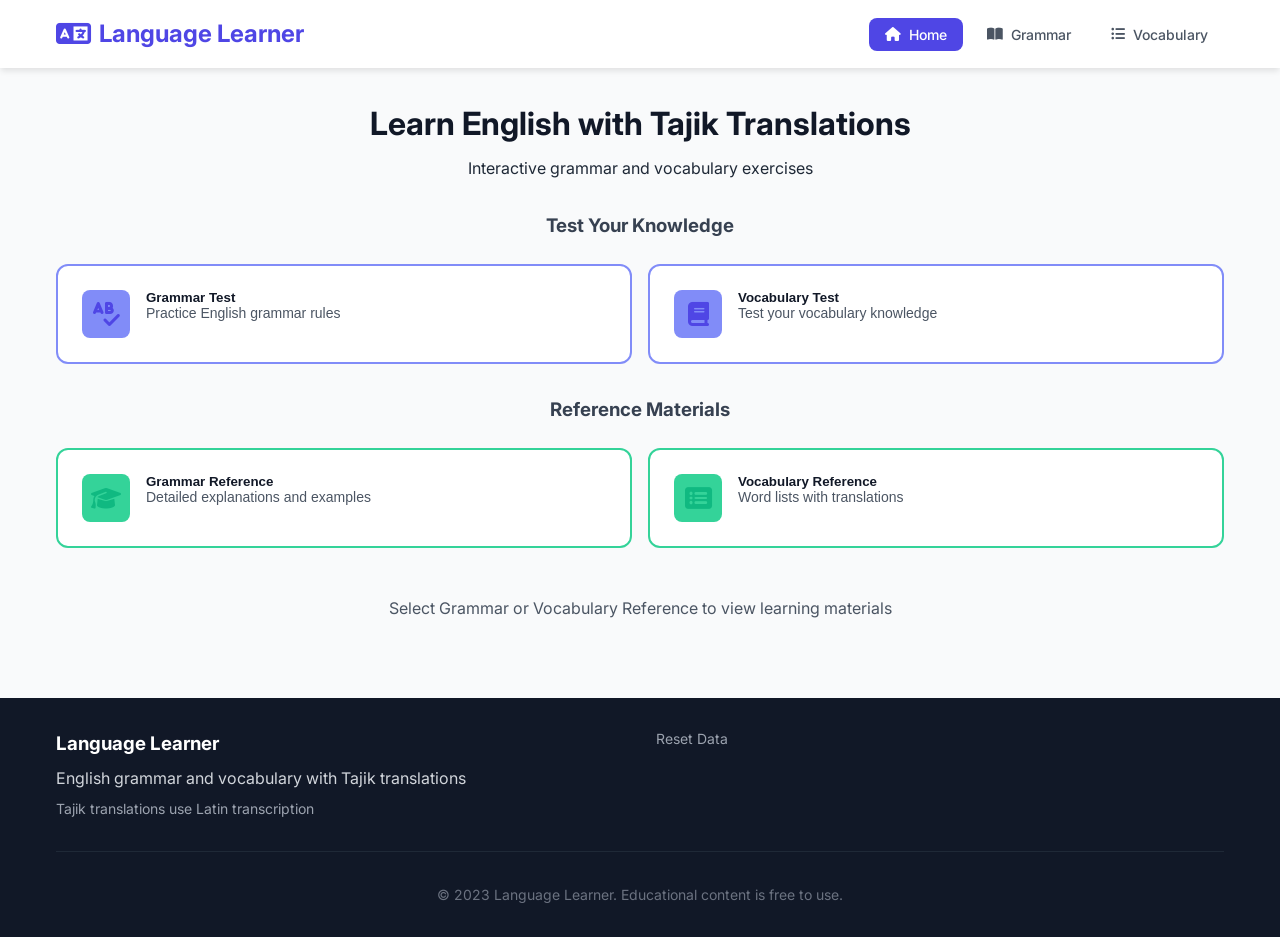
==== index.html @ 60611ae7 "Add files via upload" ====
<!DOCTYPE html>
<html lang="en" dir="ltr">
<head>
    <meta charset="UTF-8">
    <meta name="viewport" content="width=device-width, initial-scale=1.0">
    <title>Language Learning - English & Tajik</title>
    <link rel="stylesheet" href="https://cdnjs.cloudflare.com/ajax/libs/font-awesome/6.4.0/css/all.min.css">
    <link href="https://fonts.googleapis.com/css2?family=Inter:wght@300;400;500;600;700&family=Poppins:wght@400;500;600;700&display=swap" rel="stylesheet">
    
    <style>
        /* CSS Variables */
        :root {
            --primary-color: #4f46e5;
            --primary-light: #818cf8;
            --primary-dark: #3730a3;
            --secondary-color: #10b981;
            --secondary-light: #34d399;
            --secondary-dark: #059669;
            --gray-50: #f9fafb;
            --gray-100: #f3f4f6;
            --gray-200: #e5e7eb;
            --gray-300: #d1d5db;
            --gray-400: #9ca3af;
            --gray-500: #6b7280;
            --gray-600: #4b5563;
            --gray-700: #374151;
            --gray-800: #1f2937;
            --gray-900: #111827;
            --success-color: #10b981;
            --error-color: #ef4444;
            --font-heading: 'Poppins', sans-serif;
            --font-body: 'Inter', sans-serif;
            --spacing-sm: 0.5rem;
            --spacing-md: 1rem;
            --spacing-lg: 1.5rem;
            --spacing-xl: 2rem;
            --radius-md: 0.5rem;
            --radius-lg: 0.75rem;
            --shadow-md: 0 4px 6px -1px rgb(0 0 0 / 0.1);
            --shadow-lg: 0 10px 15px -3px rgb(0 0 0 / 0.1);
        }

        * {
            margin: 0;
            padding: 0;
            box-sizing: border-box;
        }

        body {
            font-family: var(--font-body);
            background-color: var(--gray-50);
            color: var(--gray-800);
            line-height: 1.5;
        }

        .container {
            max-width: 1200px;
            margin: 0 auto;
            padding: 0 var(--spacing-md);
        }

        /* Header */
        .header {
            background: white;
            box-shadow: var(--shadow-md);
            padding: var(--spacing-md) 0;
        }

        .header-content {
            display: flex;
            justify-content: space-between;
            align-items: center;
            flex-wrap: wrap;
            gap: var(--spacing-md);
        }

        .logo {
            display: flex;
            align-items: center;
            gap: var(--spacing-sm);
            font-size: 1.5rem;
            color: var(--primary-color);
        }

        .logo i {
            font-size: 1.75rem;
        }

        .nav-list {
            display: flex;
            list-style: none;
            gap: var(--spacing-sm);
        }

        .nav-btn {
            background: none;
            border: none;
            padding: var(--spacing-sm) var(--spacing-md);
            border-radius: var(--radius-md);
            font-family: var(--font-body);
            font-size: 0.875rem;
            font-weight: 500;
            color: var(--gray-600);
            cursor: pointer;
            display: flex;
            align-items: center;
            gap: var(--spacing-sm);
        }

        .nav-btn:hover {
            background: var(--gray-100);
        }

        .nav-btn.active {
            background: var(--primary-color);
            color: white;
        }

        /* Main Content */
        .main-content {
            padding: var(--spacing-xl) 0;
            min-height: 70vh;
        }

        .section {
            display: none;
        }

        .section.active {
            display: block;
            animation: fadeIn 0.3s ease-in;
        }

        @keyframes fadeIn {
            from { opacity: 0; }
            to { opacity: 1; }
        }

        /* Home Section */
        .home-hero {
            text-align: center;
            margin-bottom: var(--spacing-xl);
        }

        .home-hero h2 {
            font-size: 2rem;
            margin-bottom: var(--spacing-sm);
            color: var(--gray-900);
        }

        .action-grid {
            display: grid;
            gap: var(--spacing-xl);
            margin-bottom: var(--spacing-xl);
        }

        .action-group-title {
            text-align: center;
            margin-bottom: var(--spacing-lg);
            color: var(--gray-700);
        }

        .action-buttons {
            display: grid;
            grid-template-columns: repeat(auto-fit, minmax(250px, 1fr));
            gap: var(--spacing-md);
        }

        .action-btn {
            background: white;
            border: 2px solid var(--gray-200);
            border-radius: var(--radius-lg);
            padding: var(--spacing-lg);
            cursor: pointer;
            text-align: left;
            display: flex;
            align-items: flex-start;
            gap: var(--spacing-md);
            width: 100%;
            transition: all 0.2s ease;
        }

        .action-btn:hover {
            transform: translateY(-2px);
            box-shadow: var(--shadow-lg);
        }

        .test-btn {
            border-color: var(--primary-light);
        }

        .test-btn .action-btn-icon {
            background: var(--primary-light);
            color: var(--primary-color);
        }

        .reference-btn {
            border-color: var(--secondary-light);
        }

        .reference-btn .action-btn-icon {
            background: var(--secondary-light);
            color: var(--secondary-color);
        }

        .action-btn-icon {
            background: var(--gray-100);
            width: 48px;
            height: 48px;
            border-radius: var(--radius-md);
            display: flex;
            align-items: center;
            justify-content: center;
            flex-shrink: 0;
        }

        .action-btn-icon i {
            font-size: 1.5rem;
        }

        .action-btn-content h4 {
            margin-bottom: var(--spacing-xs);
            color: var(--gray-900);
        }

        .action-btn-content p {
            font-size: 0.875rem;
            color: var(--gray-600);
        }

        /* Topics Grid */
        .topics-grid {
            display: grid;
            grid-template-columns: repeat(auto-fill, minmax(280px, 1fr));
            gap: var(--spacing-md);
            margin-top: var(--spacing-lg);
        }

        .topic-card {
            background: white;
            border-radius: var(--radius-lg);
            padding: var(--spacing-lg);
            border: 1px solid var(--gray-200);
            cursor: pointer;
            transition: all 0.2s ease;
        }

        .topic-card:hover {
            transform: translateY(-3px);
            box-shadow: var(--shadow-lg);
            border-color: var(--primary-light);
        }

        .topic-card-header {
            display: flex;
            align-items: flex-start;
            gap: var(--spacing-md);
            margin-bottom: var(--spacing-sm);
        }

        .topic-card-id {
            background: var(--primary-light);
            color: var(--primary-dark);
            width: 32px;
            height: 32px;
            border-radius: 50%;
            display: flex;
            align-items: center;
            justify-content: center;
            font-size: 0.875rem;
            font-weight: 600;
            flex-shrink: 0;
        }

        .topic-card-title {
            font-size: 1.125rem;
            margin-bottom: 4px;
            color: var(--gray-900);
        }

        .topic-card-description {
            font-size: 0.875rem;
            color: var(--gray-600);
        }

        .topic-card-stats {
            display: flex;
            gap: var(--spacing-md);
            font-size: 0.75rem;
            color: var(--gray-500);
            margin-top: var(--spacing-sm);
        }

        /* Section Header */
        .section-header {
            display: flex;
            align-items: center;
            gap: var(--spacing-md);
            margin-bottom: var(--spacing-lg);
        }

        .back-btn {
            background: var(--gray-100);
            border: none;
            width: 40px;
            height: 40px;
            border-radius: var(--radius-md);
            display: flex;
            align-items: center;
            justify-content: center;
            cursor: pointer;
        }

        .back-btn:hover {
            background: var(--gray-200);
        }

        .section-header h2 {
            flex: 1;
            color: var(--gray-900);
        }

        /* Grammar Topic Detail */
        .topic-detail-container {
            background: white;
            border-radius: var(--radius-lg);
            padding: var(--spacing-xl);
            box-shadow: var(--shadow-md);
            margin-top: var(--spacing-md);
        }

        .topic-detail-container h3 {
            color: var(--gray-800);
            margin-bottom: var(--spacing-md);
            padding-bottom: var(--spacing-sm);
            border-bottom: 2px solid var(--gray-100);
        }

        .topic-description {
            margin-bottom: var(--spacing-xl);
        }

        .topic-description p {
            margin-bottom: var(--spacing-md);
            line-height: 1.6;
        }

        .detail-card {
            background: var(--gray-50);
            border-radius: var(--radius-md);
            padding: var(--spacing-lg);
            margin-bottom: var(--spacing-md);
        }

        .detail-card h4 {
            display: flex;
            align-items: center;
            gap: var(--spacing-sm);
            margin-bottom: var(--spacing-md);
            color: var(--gray-700);
        }

        .keyword-list {
            list-style: none;
            display: flex;
            flex-wrap: wrap;
            gap: var(--spacing-xs);
        }

        .keyword-list li {
            background: var(--gray-200);
            color: var(--gray-700);
            padding: 4px 12px;
            border-radius: 20px;
            font-size: 0.875rem;
        }

        /* Examples */
        .examples-list {
            margin-top: var(--spacing-xl);
        }

        .example-item {
            padding: var(--spacing-md);
            border-bottom: 1px solid var(--gray-200);
        }

        .example-item:last-child {
            border-bottom: none;
        }

        .example-english {
            font-weight: 500;
            margin-bottom: 4px;
            color: var(--gray-900);
        }

        .example-tajik {
            color: var(--gray-600);
            font-style: italic;
        }

        /* Vocabulary Detail */
        .vocabulary-detail-container {
            background: white;
            border-radius: var(--radius-lg);
            padding: var(--spacing-xl);
            box-shadow: var(--shadow-md);
            margin-top: var(--spacing-md);
        }

        .vocabulary-words {
            display: grid;
            grid-template-columns: repeat(auto-fill, minmax(300px, 1fr));
            gap: var(--spacing-md);
        }

        .vocabulary-item {
            padding: var(--spacing-md);
            border: 1px solid var(--gray-200);
            border-radius: var(--radius-md);
        }

        .word-pair {
            display: flex;
            justify-content: space-between;
            align-items: center;
            margin-bottom: 8px;
        }

        .word-english {
            font-weight: 600;
            color: var(--gray-900);
        }

        .word-tajik {
            color: var(--primary-color);
            font-weight: 500;
        }

        .word-example {
            font-size: 0.875rem;
            color: var(--gray-600);
            margin-top: 8px;
            padding-top: 8px;
            border-top: 1px dashed var(--gray-200);
        }

        /* Buttons */
        .btn {
            padding: var(--spacing-sm) var(--spacing-lg);
            border: none;
            border-radius: var(--radius-md);
            font-family: var(--font-body);
            font-size: 0.875rem;
            font-weight: 500;
            cursor: pointer;
            display: inline-flex;
            align-items: center;
            gap: var(--spacing-sm);
        }

        .btn-primary {
            background: var(--primary-color);
            color: white;
        }

        .btn-primary:hover {
            background: var(--primary-dark);
        }

        .practice-topic-btn {
            white-space: nowrap;
        }

        /* Footer */
        .footer {
            background: var(--gray-900);
            color: var(--gray-300);
            padding: var(--spacing-xl) 0;
            margin-top: auto;
        }

        .footer-content {
            display: grid;
            grid-template-columns: 1fr 1fr;
            gap: var(--spacing-xl);
            margin-bottom: var(--spacing-xl);
        }

        .footer-info h3 {
            color: white;
            margin-bottom: var(--spacing-sm);
        }

        .footer-note {
            font-size: 0.875rem;
            color: var(--gray-400);
            margin-top: var(--spacing-sm);
        }

        .footer-links {
            display: flex;
            flex-direction: column;
            gap: var(--spacing-sm);
        }

        .footer-link {
            color: var(--gray-400);
            text-decoration: none;
            background: none;
            border: none;
            font-family: var(--font-body);
            font-size: 0.875rem;
            cursor: pointer;
            text-align: left;
            padding: 0;
        }

        .footer-link:hover {
            color: white;
        }

        .footer-bottom {
            text-align: center;
            padding-top: var(--spacing-xl);
            border-top: 1px solid var(--gray-800);
            font-size: 0.875rem;
            color: var(--gray-500);
        }

        /* Responsive */
        @media (max-width: 768px) {
            .action-buttons {
                grid-template-columns: 1fr;
            }
            
            .topics-grid {
                grid-template-columns: 1fr;
            }
            
            .section-header {
                flex-direction: column;
                align-items: flex-start;
                gap: var(--spacing-sm);
            }
            
            .practice-topic-btn {
                width: 100%;
                justify-content: center;
            }
            
            .footer-content {
                grid-template-columns: 1fr;
            }
        }
    </style>
</head>
<body>
    <!-- Header -->
    <header class="header">
        <div class="container">
            <div class="header-content">
                <h1 class="logo">
                    <i class="fas fa-language"></i>
                    <span>Language Learner</span>
                </h1>
                <nav class="nav">
                    <ul class="nav-list">
                        <li><button class="nav-btn active" data-section="home">
                            <i class="fas fa-home"></i> Home
                        </button></li>
                        <li><button class="nav-btn" data-section="grammar-reference">
                            <i class="fas fa-book-open"></i> Grammar
                        </button></li>
                        <li><button class="nav-btn" data-section="vocabulary-reference">
                            <i class="fas fa-list-ul"></i> Vocabulary
                        </button></li>
                    </ul>
                </nav>
            </div>
        </div>
    </header>

    <!-- Main Content -->
    <main class="main-content">
        <div class="container">
            <!-- Home Section -->
            <section id="home-section" class="section active">
                <div class="home-hero">
                    <h2>Learn English with Tajik Translations</h2>
                    <p>Interactive grammar and vocabulary exercises</p>
                </div>
                
                <div class="action-grid">
                    <div class="action-group">
                        <h3 class="action-group-title">Test Your Knowledge</h3>
                        <div class="action-buttons">
                            <button class="action-btn test-btn" id="grammar-test-btn">
                                <div class="action-btn-icon">
                                    <i class="fas fa-spell-check"></i>
                                </div>
                                <div class="action-btn-content">
                                    <h4>Grammar Test</h4>
                                    <p>Practice English grammar rules</p>
                                </div>
                            </button>
                            
                            <button class="action-btn test-btn" id="vocabulary-test-btn">
                                <div class="action-btn-icon">
                                    <i class="fas fa-book"></i>
                                </div>
                                <div class="action-btn-content">
                                    <h4>Vocabulary Test</h4>
                                    <p>Test your vocabulary knowledge</p>
                                </div>
                            </button>
                        </div>
                    </div>
                    
                    <div class="action-group">
                        <h3 class="action-group-title">Reference Materials</h3>
                        <div class="action-buttons">
                            <button class="action-btn reference-btn" id="grammar-reference-btn">
                                <div class="action-btn-icon">
                                    <i class="fas fa-graduation-cap"></i>
                                </div>
                                <div class="action-btn-content">
                                    <h4>Grammar Reference</h4>
                                    <p>Detailed explanations and examples</p>
                                </div>
                            </button>
                            
                            <button class="action-btn reference-btn" id="vocabulary-reference-btn">
                                <div class="action-btn-icon">
                                    <i class="fas fa-list-alt"></i>
                                </div>
                                <div class="action-btn-content">
                                    <h4>Vocabulary Reference</h4>
                                    <p>Word lists with translations</p>
                                </div>
                            </button>
                        </div>
                    </div>
                </div>
                
                <div style="text-align: center; margin-top: 3rem; color: var(--gray-600);">
                    <p>Select Grammar or Vocabulary Reference to view learning materials</p>
                </div>
            </section>

            <!-- Grammar Reference Section -->
            <section id="grammar-reference-section" class="section">
                <div class="section-header">
                    <button class="back-btn">
                        <i class="fas fa-arrow-left"></i>
                    </button>
                    <h2>Grammar Reference</h2>
                </div>
                
                <div class="topics-grid" id="grammar-topics-grid">
                    <!-- Will be filled by JavaScript -->
                </div>
            </section>

            <!-- Grammar Topic Detail Section -->
            <section id="grammar-topic-detail-section" class="section">
                <div class="section-header">
                    <button class="back-btn">
                        <i class="fas fa-arrow-left"></i>
                    </button>
                    <h2 id="grammar-topic-title">Grammar Topic</h2>
                    <button class="btn btn-primary practice-topic-btn">
                        <i class="fas fa-play-circle"></i> Practice This Topic
                    </button>
                </div>
                
                <div class="topic-detail-container">
                    <div class="topic-description">
                        <h3>Explanation</h3>
                        <p id="grammar-explanation">Loading...</p>
                        
                        <h3>Form / Structure</h3>
                        <p id="grammar-form">Loading...</p>
                    </div>
                    
                    <div class="detail-card">
                        <h4><i class="fas fa-key"></i> Keywords / Signal Words</h4>
                        <ul id="grammar-keywords" class="keyword-list">
                            <li>Loading...</li>
                        </ul>
                    </div>
                    
                    <div class="detail-card">
                        <h4><i class="fas fa-exclamation-triangle"></i> Common Mistakes</h4>
                        <div id="grammar-mistakes">
                            <p>Loading...</p>
                        </div>
                    </div>
                    
                    <div class="examples-list">
                        <h3><i class="fas fa-comment-dots"></i> Example Sentences</h3>
                        <div id="grammar-examples">
                            <div class="example-item">
                                <div class="example-english">Loading example...</div>
                                <div class="example-tajik">Loading translation...</div>
                            </div>
                        </div>
                    </div>
                </div>
            </section>

            <!-- Vocabulary Reference Section -->
            <section id="vocabulary-reference-section" class="section">
                <div class="section-header">
                    <button class="back-btn">
                        <i class="fas fa-arrow-left"></i>
                    </button>
                    <h2>Vocabulary Reference</h2>
                </div>
                
                <div class="topics-grid" id="vocabulary-topics-grid">
                    <!-- Will be filled by JavaScript -->
                </div>
            </section>

            <!-- Vocabulary Topic Detail Section -->
            <section id="vocabulary-topic-detail-section" class="section">
                <div class="section-header">
                    <button class="back-btn">
                        <i class="fas fa-arrow-left"></i>
                    </button>
                    <h2 id="vocabulary-topic-title">Vocabulary Topic</h2>
                    <button class="btn btn-primary practice-topic-btn">
                        <i class="fas fa-play-circle"></i> Practice This Topic
                    </button>
                </div>
                
                <div class="vocabulary-detail-container">
                    <div class="vocabulary-words" id="vocabulary-words-list">
                        <!-- Will be filled by JavaScript -->
                    </div>
                </div>
            </section>
        </div>
    </main>

    <!-- Footer -->
    <footer class="footer">
        <div class="container">
            <div class="footer-content">
                <div class="footer-info">
                    <h3>Language Learner</h3>
                    <p>English grammar and vocabulary with Tajik translations</p>
                    <p class="footer-note">Tajik translations use Latin transcription</p>
                </div>
                <div class="footer-links">
                    <button class="footer-link" id="reset-btn">Reset Data</button>
                </div>
            </div>
            <div class="footer-bottom">
                <p>© 2023 Language Learner. Educational content is free to use.</p>
            </div>
        </div>
    </footer>

    <script>
        // Data Store
        const DataStore = {
            grammarTopics: [
                {
                    id: 1,
                    title: "Personal Pronouns",
                    description: "I, you, he, she, it, we, they",
                    explanation: "Personal pronouns replace nouns used as subjects of sentences.",
                    form: "Subject pronoun + verb: I am, you are, he is, she is, it is, we are, they are",
                    keywords: ["I", "you", "he", "she", "it", "we", "they", "subject"],
                    commonMistakes: [
                        { 
                            wrong: "Me am a student.", 
                            correct: "I am a student.", 
                            note: "Use 'I' as subject pronoun, not 'me'" 
                        }
                    ],
                    examples: [
                        { en: "I am a student.", tj: "Man talaba hastam." },
                        { en: "You are my friend.", tj: "Tu dusti mani." },
                        { en: "He is a teacher.", tj: "Vay muallim ast." },
                        { en: "She is from Dushanbe.", tj: "Vay az Dushanbe ast." },
                        { en: "It is a book.", tj: "In kitob ast." }
                    ]
                },
                {
                    id: 2,
                    title: "Verb 'To Be' - Present",
                    description: "am, is, are",
                    explanation: "The verb 'to be' is used to describe states, qualities, or identities.",
                    form: "Subject + am/is/are + complement",
                    keywords: ["am", "is", "are", "present", "state", "identity"],
                    commonMistakes: [
                        { 
                            wrong: "I is happy.", 
                            correct: "I am happy.", 
                            note: "Use 'am' with 'I'" 
                        }
                    ],
                    examples: [
                        { en: "I am a teacher.", tj: "Man muallim hastam." },
                        { en: "You are my friend.", tj: "Tu dusti mani." },
                        { en: "He is from Tajikistan.", tj: "Vay az Tojikiston ast." },
                        { en: "She is intelligent.", tj: "Vay zebo ast." },
                        { en: "It is cold today.", tj: "Imruz havzo sard ast." }
                    ]
                }
            ],
            
            vocabularyTopics: [
                {
                    id: 1,
                    title: "Personal Pronouns",
                    description: "I, you, he, she, it, we, they",
                    words: [
                        { en: "I", tj: "man", example_en: "I am here.", example_tj: "Man incho hastam." },
                        { en: "you (singular)", tj: "tu / shumo", example_en: "You are kind.", example_tj: "Tu mehru bon hasti." },
                        { en: "he", tj: "vay", example_en: "He is my brother.", example_tj: "Vay barodari man ast." },
                        { en: "she", tj: "vay", example_en: "She is a teacher.", example_tj: "Vay muallim ast." },
                        { en: "it", tj: "in / on", example_en: "It is a book.", example_tj: "In kitob ast." }
                    ]
                },
                {
                    id: 2,
                    title: "Verb 'To Be' - Present",
                    description: "am, is, are",
                    words: [
                        { en: "am", tj: "hastam", example_en: "I am happy.", example_tj: "Man khush hastam." },
                        { en: "is", tj: "ast / hast", example_en: "He is here.", example_tj: "Vay incho ast." },
                        { en: "are", tj: "hasted / hastand", example_en: "You are kind.", example_tj: "Tu mehru bon hasti." },
                        { en: "to be", tj: "budan", example_en: "To be or not to be.", example_tj: "Budan yoki nabudan." },
                        { en: "being", tj: "budan", example_en: "Human being.", example_tj: "Odami budan." }
                    ]
                }
            ]
        };

        // UI Controller
        const UIController = {
            currentSection: 'home',
            
            init: function() {
                console.log('App initialized');
                this.setupEventListeners();
                this.renderGrammarTopics();
                this.renderVocabularyTopics();
                this.showSection('home');
            },
            
            setupEventListeners: function() {
                // Navigation buttons
                document.querySelectorAll('.nav-btn').forEach(btn => {
                    btn.addEventListener('click', (e) => {
                        const section = e.currentTarget.dataset.section;
                        this.showSection(section);
                    });
                });
                
                // Back buttons
                document.querySelectorAll('.back-btn').forEach(btn => {
                    btn.addEventListener('click', () => {
                        this.goBack();
                    });
                });
                
                // Home action buttons
                document.getElementById('grammar-reference-btn').addEventListener('click', () => {
                    this.showSection('grammar-reference');
                });
                
                document.getElementById('vocabulary-reference-btn').addEventListener('click', () => {
                    this.showSection('vocabulary-reference');
                });
                
                // Grammar test button
                document.getElementById('grammar-test-btn').addEventListener('click', () => {
                    alert('Grammar Test feature will be implemented soon!');
                });
                
                // Vocabulary test button
                document.getElementById('vocabulary-test-btn').addEventListener('click', () => {
                    alert('Vocabulary Test feature will be implemented soon!');
                });
                
                // Practice buttons
                document.querySelectorAll('.practice-topic-btn').forEach(btn => {
                    btn.addEventListener('click', () => {
                        alert('Practice test for this topic will start soon!');
                    });
                });
                
                // Reset button
                document.getElementById('reset-btn').addEventListener('click', () => {
                    if (confirm('Reset all data?')) {
                        localStorage.clear();
                        location.reload();
                    }
                });
            },
            
            showSection: function(sectionId) {
                // Hide all sections
                document.querySelectorAll('.section').forEach(section => {
                    section.classList.remove('active');
                });
                
                // Update nav buttons
                document.querySelectorAll('.nav-btn').forEach(btn => {
                    btn.classList.remove('active');
                    if (btn.dataset.section === sectionId) {
                        btn.classList.add('active');
                    }
                });
                
                // Show target section
                const section = document.getElementById(sectionId + '-section');
                if (section) {
                    section.classList.add('active');
                    this.currentSection = sectionId;
                    
                    // Update page title
                    document.title = this.getSectionTitle(sectionId) + ' - Language Learner';
                }
            },
            
            getSectionTitle: function(sectionId) {
                const titles = {
                    'home': 'Home',
                    'grammar-reference': 'Grammar Reference',
                    'vocabulary-reference': 'Vocabulary Reference'
                };
                return titles[sectionId] || 'Language Learner';
            },
            
            goBack: function() {
                if (this.currentSection === 'grammar-topic-detail') {
                    this.showSection('grammar-reference');
                } else if (this.currentSection === 'vocabulary-topic-detail') {
                    this.showSection('vocabulary-reference');
                } else {
                    this.showSection('home');
                }
            },
            
            renderGrammarTopics: function() {
                const grid = document.getElementById('grammar-topics-grid');
                if (!grid) return;
                
                grid.innerHTML = '';
                
                DataStore.grammarTopics.forEach(topic => {
                    const card = document.createElement('div');
                    card.className = 'topic-card';
                    card.innerHTML = `
                        <div class="topic-card-header">
                            <div class="topic-card-id">${topic.id}</div>
                            <div>
                                <h3 class="topic-card-title">${topic.title}</h3>
                                <p class="topic-card-description">${topic.description}</p>
                            </div>
                        </div>
                        <div class="topic-card-stats">
                            <span><i class="fas fa-comment"></i> ${topic.examples.length} examples</span>
                        </div>
                    `;
                    
                    card.addEventListener('click', () => {
                        this.showGrammarTopicDetail(topic.id);
                    });
                    
                    grid.appendChild(card);
                });
            },
            
            renderVocabularyTopics: function() {
                const grid = document.getElementById('vocabulary-topics-grid');
                if (!grid) return;
                
                grid.innerHTML = '';
                
                DataStore.vocabularyTopics.forEach(topic => {
                    const card = document.createElement('div');
                    card.className = 'topic-card';
                    card.innerHTML = `
                        <div class="topic-card-header">
                            <div class="topic-card-id">${topic.id}</div>
                            <div>
                                <h3 class="topic-card-title">${topic.title}</h3>
                                <p class="topic-card-description">${topic.description}</p>
                            </div>
                        </div>
                        <div class="topic-card-stats">
                            <span><i class="fas fa-list"></i> ${topic.words.length} words</span>
                        </div>
                    `;
                    
                    card.addEventListener('click', () => {
                        this.showVocabularyTopicDetail(topic.id);
                    });
                    
                    grid.appendChild(card);
                });
            },
            
            showGrammarTopicDetail: function(topicId) {
                const topic = DataStore.grammarTopics.find(t => t.id === topicId);
                if (!topic) return;
                
                // Update title
                document.getElementById('grammar-topic-title').textContent = topic.title;
                
                // Update explanation
                document.getElementById('grammar-explanation').textContent = topic.explanation;
                document.getElementById('grammar-form').textContent = topic.form;
                
                // Update keywords
                const keywordsList = document.getElementById('grammar-keywords');
                keywordsList.innerHTML = '';
                topic.keywords.forEach(keyword => {
                    const li = document.createElement('li');
                    li.textContent = keyword;
                    keywordsList.appendChild(li);
                });
                
                // Update mistakes
                const mistakesContainer = document.getElementById('grammar-mistakes');
                mistakesContainer.innerHTML = '';
                topic.commonMistakes.forEach(mistake => {
                    const div = document.createElement('div');
                    div.style.marginBottom = '1rem';
                    div.innerHTML = `
                        <p><strong>Wrong:</strong> ${mistake.wrong}</p>
                        <p><strong>Correct:</strong> ${mistake.correct}</p>
                        <p><em>${mistake.note}</em></p>
                    `;
                    mistakesContainer.appendChild(div);
                });
                
                // Update examples
                const examplesContainer = document.getElementById('grammar-examples');
                examplesContainer.innerHTML = '';
                topic.examples.forEach(example => {
                    const div = document.createElement('div');
                    div.className = 'example-item';
                    div.innerHTML = `
                        <div class="example-english">${example.en}</div>
                        <div class="example-tajik">${example.tj}</div>
                    `;
                    examplesContainer.appendChild(div);
                });
                
                this.showSection('grammar-topic-detail');
            },
            
            showVocabularyTopicDetail: function(topicId) {
                const topic = DataStore.vocabularyTopics.find(t => t.id === topicId);
                if (!topic) return;
                
                // Update title
                document.getElementById('vocabulary-topic-title').textContent = topic.title;
                
                // Update words
                const wordsContainer = document.getElementById('vocabulary-words-list');
                wordsContainer.innerHTML = '';
                
                topic.words.forEach(word => {
                    const div = document.createElement('div');
                    div.className = 'vocabulary-item';
                    
                    let exampleHTML = '';
                    if (word.example_en && word.example_tj) {
                        exampleHTML = `
                            <div class="word-example">
                                <div>${word.example_en}</div>
                                <div>${word.example_tj}</div>
                            </div>
                        `;
                    }
                    
                    div.innerHTML = `
                        <div class="word-pair">
                            <span class="word-english">${word.en}</span>
                            <span class="word-tajik">${word.tj}</span>
                        </div>
                        ${exampleHTML}
                    `;
                    
                    wordsContainer.appendChild(div);
                });
                
                this.showSection('vocabulary-topic-detail');
            }
        };

        // Initialize app when DOM is loaded
        document.addEventListener('DOMContentLoaded', () => {
            UIController.init();
        });
    </script>
</body>
</html>
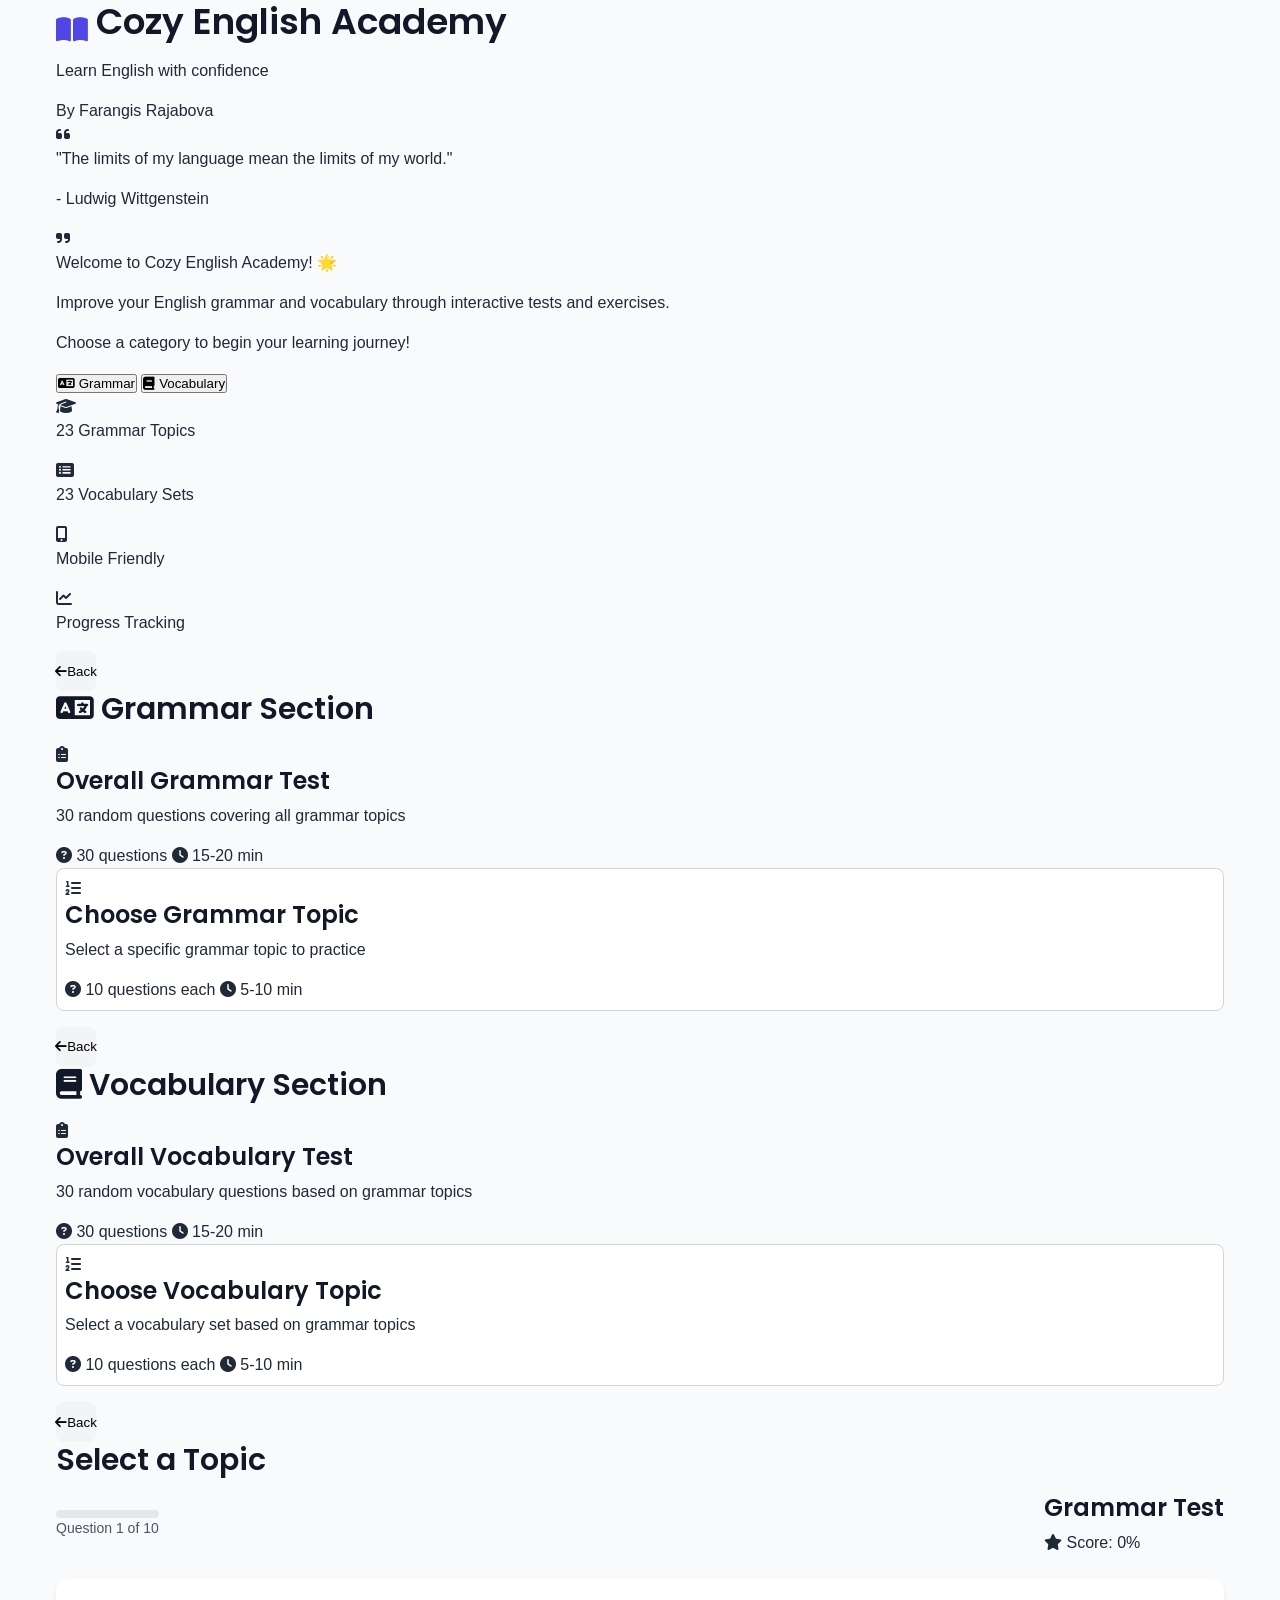
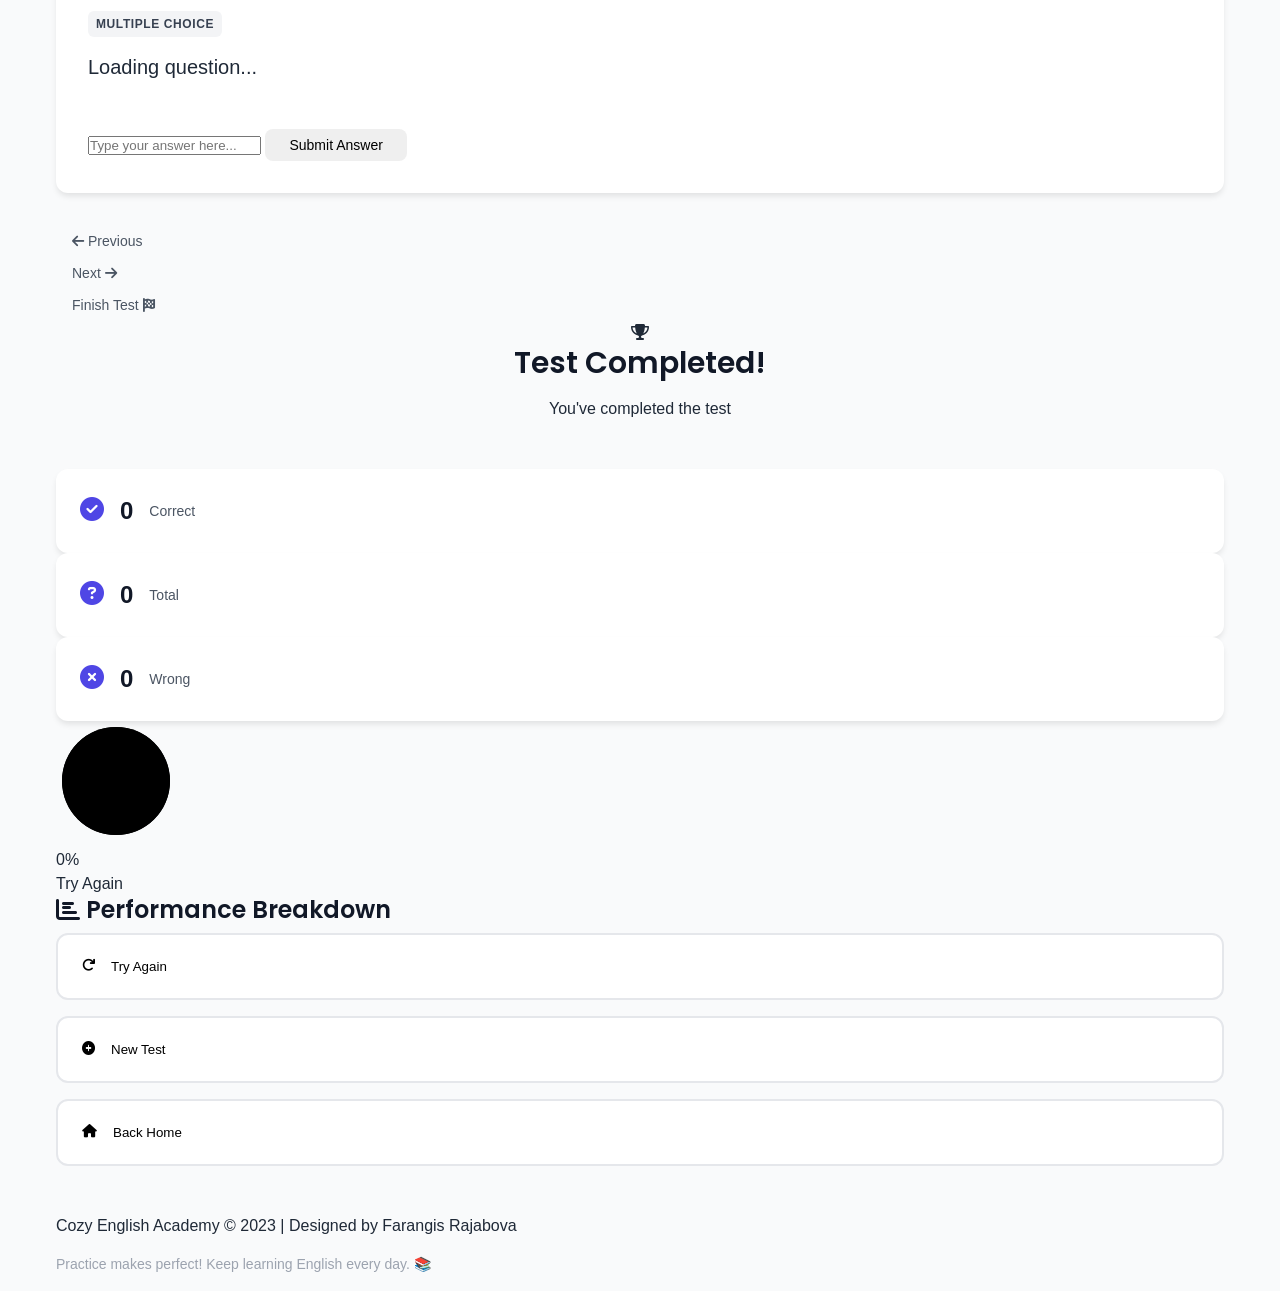
==== commit 3591bf23: "Update index.html" ====
--- a/index.html
+++ b/index.html
@@ -1,1108 +1,299 @@
 <!DOCTYPE html>
-<html lang="en" dir="ltr">
+<html lang="en">
 <head>
     <meta charset="UTF-8">
     <meta name="viewport" content="width=device-width, initial-scale=1.0">
-    <title>Language Learning - English & Tajik</title>
+    <title>Cozy English Academy</title>
+    <link rel="stylesheet" href="style.css">
     <link rel="stylesheet" href="https://cdnjs.cloudflare.com/ajax/libs/font-awesome/6.4.0/css/all.min.css">
-    <link href="https://fonts.googleapis.com/css2?family=Inter:wght@300;400;500;600;700&family=Poppins:wght@400;500;600;700&display=swap" rel="stylesheet">
-    
-    <style>
-        /* CSS Variables */
-        :root {
-            --primary-color: #4f46e5;
-            --primary-light: #818cf8;
-            --primary-dark: #3730a3;
-            --secondary-color: #10b981;
-            --secondary-light: #34d399;
-            --secondary-dark: #059669;
-            --gray-50: #f9fafb;
-            --gray-100: #f3f4f6;
-            --gray-200: #e5e7eb;
-            --gray-300: #d1d5db;
-            --gray-400: #9ca3af;
-            --gray-500: #6b7280;
-            --gray-600: #4b5563;
-            --gray-700: #374151;
-            --gray-800: #1f2937;
-            --gray-900: #111827;
-            --success-color: #10b981;
-            --error-color: #ef4444;
-            --font-heading: 'Poppins', sans-serif;
-            --font-body: 'Inter', sans-serif;
-            --spacing-sm: 0.5rem;
-            --spacing-md: 1rem;
-            --spacing-lg: 1.5rem;
-            --spacing-xl: 2rem;
-            --radius-md: 0.5rem;
-            --radius-lg: 0.75rem;
-            --shadow-md: 0 4px 6px -1px rgb(0 0 0 / 0.1);
-            --shadow-lg: 0 10px 15px -3px rgb(0 0 0 / 0.1);
-        }
-
-        * {
-            margin: 0;
-            padding: 0;
-            box-sizing: border-box;
-        }
-
-        body {
-            font-family: var(--font-body);
-            background-color: var(--gray-50);
-            color: var(--gray-800);
-            line-height: 1.5;
-        }
-
-        .container {
-            max-width: 1200px;
-            margin: 0 auto;
-            padding: 0 var(--spacing-md);
-        }
-
-        /* Header */
-        .header {
-            background: white;
-            box-shadow: var(--shadow-md);
-            padding: var(--spacing-md) 0;
-        }
-
-        .header-content {
-            display: flex;
-            justify-content: space-between;
-            align-items: center;
-            flex-wrap: wrap;
-            gap: var(--spacing-md);
-        }
-
-        .logo {
-            display: flex;
-            align-items: center;
-            gap: var(--spacing-sm);
-            font-size: 1.5rem;
-            color: var(--primary-color);
-        }
-
-        .logo i {
-            font-size: 1.75rem;
-        }
-
-        .nav-list {
-            display: flex;
-            list-style: none;
-            gap: var(--spacing-sm);
-        }
-
-        .nav-btn {
-            background: none;
-            border: none;
-            padding: var(--spacing-sm) var(--spacing-md);
-            border-radius: var(--radius-md);
-            font-family: var(--font-body);
-            font-size: 0.875rem;
-            font-weight: 500;
-            color: var(--gray-600);
-            cursor: pointer;
-            display: flex;
-            align-items: center;
-            gap: var(--spacing-sm);
-        }
-
-        .nav-btn:hover {
-            background: var(--gray-100);
-        }
-
-        .nav-btn.active {
-            background: var(--primary-color);
-            color: white;
-        }
-
-        /* Main Content */
-        .main-content {
-            padding: var(--spacing-xl) 0;
-            min-height: 70vh;
-        }
-
-        .section {
-            display: none;
-        }
-
-        .section.active {
-            display: block;
-            animation: fadeIn 0.3s ease-in;
-        }
-
-        @keyframes fadeIn {
-            from { opacity: 0; }
-            to { opacity: 1; }
-        }
-
-        /* Home Section */
-        .home-hero {
-            text-align: center;
-            margin-bottom: var(--spacing-xl);
-        }
-
-        .home-hero h2 {
-            font-size: 2rem;
-            margin-bottom: var(--spacing-sm);
-            color: var(--gray-900);
-        }
-
-        .action-grid {
-            display: grid;
-            gap: var(--spacing-xl);
-            margin-bottom: var(--spacing-xl);
-        }
-
-        .action-group-title {
-            text-align: center;
-            margin-bottom: var(--spacing-lg);
-            color: var(--gray-700);
-        }
-
-        .action-buttons {
-            display: grid;
-            grid-template-columns: repeat(auto-fit, minmax(250px, 1fr));
-            gap: var(--spacing-md);
-        }
-
-        .action-btn {
-            background: white;
-            border: 2px solid var(--gray-200);
-            border-radius: var(--radius-lg);
-            padding: var(--spacing-lg);
-            cursor: pointer;
-            text-align: left;
-            display: flex;
-            align-items: flex-start;
-            gap: var(--spacing-md);
-            width: 100%;
-            transition: all 0.2s ease;
-        }
-
-        .action-btn:hover {
-            transform: translateY(-2px);
-            box-shadow: var(--shadow-lg);
-        }
-
-        .test-btn {
-            border-color: var(--primary-light);
-        }
-
-        .test-btn .action-btn-icon {
-            background: var(--primary-light);
-            color: var(--primary-color);
-        }
-
-        .reference-btn {
-            border-color: var(--secondary-light);
-        }
-
-        .reference-btn .action-btn-icon {
-            background: var(--secondary-light);
-            color: var(--secondary-color);
-        }
-
-        .action-btn-icon {
-            background: var(--gray-100);
-            width: 48px;
-            height: 48px;
-            border-radius: var(--radius-md);
-            display: flex;
-            align-items: center;
-            justify-content: center;
-            flex-shrink: 0;
-        }
-
-        .action-btn-icon i {
-            font-size: 1.5rem;
-        }
-
-        .action-btn-content h4 {
-            margin-bottom: var(--spacing-xs);
-            color: var(--gray-900);
-        }
-
-        .action-btn-content p {
-            font-size: 0.875rem;
-            color: var(--gray-600);
-        }
-
-        /* Topics Grid */
-        .topics-grid {
-            display: grid;
-            grid-template-columns: repeat(auto-fill, minmax(280px, 1fr));
-            gap: var(--spacing-md);
-            margin-top: var(--spacing-lg);
-        }
-
-        .topic-card {
-            background: white;
-            border-radius: var(--radius-lg);
-            padding: var(--spacing-lg);
-            border: 1px solid var(--gray-200);
-            cursor: pointer;
-            transition: all 0.2s ease;
-        }
-
-        .topic-card:hover {
-            transform: translateY(-3px);
-            box-shadow: var(--shadow-lg);
-            border-color: var(--primary-light);
-        }
-
-        .topic-card-header {
-            display: flex;
-            align-items: flex-start;
-            gap: var(--spacing-md);
-            margin-bottom: var(--spacing-sm);
-        }
-
-        .topic-card-id {
-            background: var(--primary-light);
-            color: var(--primary-dark);
-            width: 32px;
-            height: 32px;
-            border-radius: 50%;
-            display: flex;
-            align-items: center;
-            justify-content: center;
-            font-size: 0.875rem;
-            font-weight: 600;
-            flex-shrink: 0;
-        }
-
-        .topic-card-title {
-            font-size: 1.125rem;
-            margin-bottom: 4px;
-            color: var(--gray-900);
-        }
-
-        .topic-card-description {
-            font-size: 0.875rem;
-            color: var(--gray-600);
-        }
-
-        .topic-card-stats {
-            display: flex;
-            gap: var(--spacing-md);
-            font-size: 0.75rem;
-            color: var(--gray-500);
-            margin-top: var(--spacing-sm);
-        }
-
-        /* Section Header */
-        .section-header {
-            display: flex;
-            align-items: center;
-            gap: var(--spacing-md);
-            margin-bottom: var(--spacing-lg);
-        }
-
-        .back-btn {
-            background: var(--gray-100);
-            border: none;
-            width: 40px;
-            height: 40px;
-            border-radius: var(--radius-md);
-            display: flex;
-            align-items: center;
-            justify-content: center;
-            cursor: pointer;
-        }
-
-        .back-btn:hover {
-            background: var(--gray-200);
-        }
-
-        .section-header h2 {
-            flex: 1;
-            color: var(--gray-900);
-        }
-
-        /* Grammar Topic Detail */
-        .topic-detail-container {
-            background: white;
-            border-radius: var(--radius-lg);
-            padding: var(--spacing-xl);
-            box-shadow: var(--shadow-md);
-            margin-top: var(--spacing-md);
-        }
-
-        .topic-detail-container h3 {
-            color: var(--gray-800);
-            margin-bottom: var(--spacing-md);
-            padding-bottom: var(--spacing-sm);
-            border-bottom: 2px solid var(--gray-100);
-        }
-
-        .topic-description {
-            margin-bottom: var(--spacing-xl);
-        }
-
-        .topic-description p {
-            margin-bottom: var(--spacing-md);
-            line-height: 1.6;
-        }
-
-        .detail-card {
-            background: var(--gray-50);
-            border-radius: var(--radius-md);
-            padding: var(--spacing-lg);
-            margin-bottom: var(--spacing-md);
-        }
-
-        .detail-card h4 {
-            display: flex;
-            align-items: center;
-            gap: var(--spacing-sm);
-            margin-bottom: var(--spacing-md);
-            color: var(--gray-700);
-        }
-
-        .keyword-list {
-            list-style: none;
-            display: flex;
-            flex-wrap: wrap;
-            gap: var(--spacing-xs);
-        }
-
-        .keyword-list li {
-            background: var(--gray-200);
-            color: var(--gray-700);
-            padding: 4px 12px;
-            border-radius: 20px;
-            font-size: 0.875rem;
-        }
-
-        /* Examples */
-        .examples-list {
-            margin-top: var(--spacing-xl);
-        }
-
-        .example-item {
-            padding: var(--spacing-md);
-            border-bottom: 1px solid var(--gray-200);
-        }
-
-        .example-item:last-child {
-            border-bottom: none;
-        }
-
-        .example-english {
-            font-weight: 500;
-            margin-bottom: 4px;
-            color: var(--gray-900);
-        }
-
-        .example-tajik {
-            color: var(--gray-600);
-            font-style: italic;
-        }
-
-        /* Vocabulary Detail */
-        .vocabulary-detail-container {
-            background: white;
-            border-radius: var(--radius-lg);
-            padding: var(--spacing-xl);
-            box-shadow: var(--shadow-md);
-            margin-top: var(--spacing-md);
-        }
-
-        .vocabulary-words {
-            display: grid;
-            grid-template-columns: repeat(auto-fill, minmax(300px, 1fr));
-            gap: var(--spacing-md);
-        }
-
-        .vocabulary-item {
-            padding: var(--spacing-md);
-            border: 1px solid var(--gray-200);
-            border-radius: var(--radius-md);
-        }
-
-        .word-pair {
-            display: flex;
-            justify-content: space-between;
-            align-items: center;
-            margin-bottom: 8px;
-        }
-
-        .word-english {
-            font-weight: 600;
-            color: var(--gray-900);
-        }
-
-        .word-tajik {
-            color: var(--primary-color);
-            font-weight: 500;
-        }
-
-        .word-example {
-            font-size: 0.875rem;
-            color: var(--gray-600);
-            margin-top: 8px;
-            padding-top: 8px;
-            border-top: 1px dashed var(--gray-200);
-        }
-
-        /* Buttons */
-        .btn {
-            padding: var(--spacing-sm) var(--spacing-lg);
-            border: none;
-            border-radius: var(--radius-md);
-            font-family: var(--font-body);
-            font-size: 0.875rem;
-            font-weight: 500;
-            cursor: pointer;
-            display: inline-flex;
-            align-items: center;
-            gap: var(--spacing-sm);
-        }
-
-        .btn-primary {
-            background: var(--primary-color);
-            color: white;
-        }
-
-        .btn-primary:hover {
-            background: var(--primary-dark);
-        }
-
-        .practice-topic-btn {
-            white-space: nowrap;
-        }
-
-        /* Footer */
-        .footer {
-            background: var(--gray-900);
-            color: var(--gray-300);
-            padding: var(--spacing-xl) 0;
-            margin-top: auto;
-        }
-
-        .footer-content {
-            display: grid;
-            grid-template-columns: 1fr 1fr;
-            gap: var(--spacing-xl);
-            margin-bottom: var(--spacing-xl);
-        }
-
-        .footer-info h3 {
-            color: white;
-            margin-bottom: var(--spacing-sm);
-        }
-
-        .footer-note {
-            font-size: 0.875rem;
-            color: var(--gray-400);
-            margin-top: var(--spacing-sm);
-        }
-
-        .footer-links {
-            display: flex;
-            flex-direction: column;
-            gap: var(--spacing-sm);
-        }
-
-        .footer-link {
-            color: var(--gray-400);
-            text-decoration: none;
-            background: none;
-            border: none;
-            font-family: var(--font-body);
-            font-size: 0.875rem;
-            cursor: pointer;
-            text-align: left;
-            padding: 0;
-        }
-
-        .footer-link:hover {
-            color: white;
-        }
-
-        .footer-bottom {
-            text-align: center;
-            padding-top: var(--spacing-xl);
-            border-top: 1px solid var(--gray-800);
-            font-size: 0.875rem;
-            color: var(--gray-500);
-        }
-
-        /* Responsive */
-        @media (max-width: 768px) {
-            .action-buttons {
-                grid-template-columns: 1fr;
-            }
-            
-            .topics-grid {
-                grid-template-columns: 1fr;
-            }
-            
-            .section-header {
-                flex-direction: column;
-                align-items: flex-start;
-                gap: var(--spacing-sm);
-            }
-            
-            .practice-topic-btn {
-                width: 100%;
-                justify-content: center;
-            }
-            
-            .footer-content {
-                grid-template-columns: 1fr;
-            }
-        }
-    </style>
+    <link href="https://fonts.googleapis.com/css2?family=Nunito:wght@300;400;600;700&family=Poppins:wght@300;400;500;600&display=swap" rel="stylesheet">
 </head>
 <body>
     <!-- Header -->
-    <header class="header">
+    <header>
         <div class="container">
-            <div class="header-content">
-                <h1 class="logo">
-                    <i class="fas fa-language"></i>
-                    <span>Language Learner</span>
-                </h1>
-                <nav class="nav">
-                    <ul class="nav-list">
-                        <li><button class="nav-btn active" data-section="home">
-                            <i class="fas fa-home"></i> Home
-                        </button></li>
-                        <li><button class="nav-btn" data-section="grammar-reference">
-                            <i class="fas fa-book-open"></i> Grammar
-                        </button></li>
-                        <li><button class="nav-btn" data-section="vocabulary-reference">
-                            <i class="fas fa-list-ul"></i> Vocabulary
-                        </button></li>
-                    </ul>
-                </nav>
-            </div>
+            <div class="logo">
+                <i class="fas fa-book-open"></i>
+                <h1>Cozy English Academy</h1>
+            </div>
+            <p class="tagline">Learn English with confidence</p>
+            <div class="author">By Farangis Rajabova</div>
         </div>
     </header>
 
-    <!-- Main Content -->
-    <main class="main-content">
+    <!-- Main Content Area -->
+    <main class="container">
+        <!-- Home Page -->
+        <section id="home-page" class="page active">
+            <div class="welcome-section">
+                <div class="quote-box">
+                    <i class="fas fa-quote-left"></i>
+                    <p class="quote">"The limits of my language mean the limits of my world."</p>
+                    <p class="quote-author">- Ludwig Wittgenstein</p>
+                    <i class="fas fa-quote-right"></i>
+                </div>
+                
+                <div class="intro-text">
+                    <p>Welcome to Cozy English Academy! 🌟</p>
+                    <p>Improve your English grammar and vocabulary through interactive tests and exercises.</p>
+                    <p>Choose a category to begin your learning journey!</p>
+                </div>
+                
+                <div class="main-buttons">
+                    <button id="grammar-btn" class="main-btn">
+                        <i class="fas fa-language"></i>
+                        <span>Grammar</span>
+                    </button>
+                    <button id="vocabulary-btn" class="main-btn">
+                        <i class="fas fa-book"></i>
+                        <span>Vocabulary</span>
+                    </button>
+                </div>
+                
+                <div class="features">
+                    <div class="feature">
+                        <i class="fas fa-graduation-cap"></i>
+                        <p>23 Grammar Topics</p>
+                    </div>
+                    <div class="feature">
+                        <i class="fas fa-list-alt"></i>
+                        <p>23 Vocabulary Sets</p>
+                    </div>
+                    <div class="feature">
+                        <i class="fas fa-mobile-alt"></i>
+                        <p>Mobile Friendly</p>
+                    </div>
+                    <div class="feature">
+                        <i class="fas fa-chart-line"></i>
+                        <p>Progress Tracking</p>
+                    </div>
+                </div>
+            </div>
+        </section>
+
+        <!-- Grammar Menu -->
+        <section id="grammar-menu" class="page">
+            <div class="page-header">
+                <button class="back-btn">
+                    <i class="fas fa-arrow-left"></i> Back
+                </button>
+                <h2><i class="fas fa-language"></i> Grammar Section</h2>
+            </div>
+            
+            <div class="menu-options">
+                <div class="menu-card overall-test" id="overall-grammar-test">
+                    <div class="menu-icon">
+                        <i class="fas fa-clipboard-list"></i>
+                    </div>
+                    <h3>Overall Grammar Test</h3>
+                    <p>30 random questions covering all grammar topics</p>
+                    <div class="test-info">
+                        <span><i class="fas fa-question-circle"></i> 30 questions</span>
+                        <span><i class="fas fa-clock"></i> 15-20 min</span>
+                    </div>
+                </div>
+                
+                <div class="menu-card topic-select" id="grammar-topics">
+                    <div class="menu-icon">
+                        <i class="fas fa-list-ol"></i>
+                    </div>
+                    <h3>Choose Grammar Topic</h3>
+                    <p>Select a specific grammar topic to practice</p>
+                    <div class="test-info">
+                        <span><i class="fas fa-question-circle"></i> 10 questions each</span>
+                        <span><i class="fas fa-clock"></i> 5-10 min</span>
+                    </div>
+                </div>
+            </div>
+        </section>
+
+        <!-- Vocabulary Menu -->
+        <section id="vocabulary-menu" class="page">
+            <div class="page-header">
+                <button class="back-btn">
+                    <i class="fas fa-arrow-left"></i> Back
+                </button>
+                <h2><i class="fas fa-book"></i> Vocabulary Section</h2>
+            </div>
+            
+            <div class="menu-options">
+                <div class="menu-card overall-test" id="overall-vocabulary-test">
+                    <div class="menu-icon">
+                        <i class="fas fa-clipboard-list"></i>
+                    </div>
+                    <h3>Overall Vocabulary Test</h3>
+                    <p>30 random vocabulary questions based on grammar topics</p>
+                    <div class="test-info">
+                        <span><i class="fas fa-question-circle"></i> 30 questions</span>
+                        <span><i class="fas fa-clock"></i> 15-20 min</span>
+                    </div>
+                </div>
+                
+                <div class="menu-card topic-select" id="vocabulary-topics">
+                    <div class="menu-icon">
+                        <i class="fas fa-list-ol"></i>
+                    </div>
+                    <h3>Choose Vocabulary Topic</h3>
+                    <p>Select a vocabulary set based on grammar topics</p>
+                    <div class="test-info">
+                        <span><i class="fas fa-question-circle"></i> 10 questions each</span>
+                        <span><i class="fas fa-clock"></i> 5-10 min</span>
+                    </div>
+                </div>
+            </div>
+        </section>
+
+        <!-- Topic Selection -->
+        <section id="topic-selection" class="page">
+            <div class="page-header">
+                <button class="back-btn">
+                    <i class="fas fa-arrow-left"></i> Back
+                </button>
+                <h2 id="topic-selection-title">Select a Topic</h2>
+            </div>
+            
+            <div class="topics-grid" id="topics-container">
+                <!-- Topics will be dynamically added here -->
+            </div>
+        </section>
+
+        <!-- Test Section -->
+        <section id="test-section" class="page">
+            <div class="test-header">
+                <div class="test-progress">
+                    <div class="progress-bar">
+                        <div class="progress-fill" id="progress-fill"></div>
+                    </div>
+                    <div class="progress-text">
+                        Question <span id="current-question">1</span> of <span id="total-questions">10</span>
+                    </div>
+                </div>
+                
+                <div class="test-title">
+                    <h3 id="test-topic">Grammar Test</h3>
+                    <div class="score-display">
+                        <i class="fas fa-star"></i>
+                        <span>Score: <span id="current-score">0</span>%</span>
+                    </div>
+                </div>
+            </div>
+            
+            <div class="test-content">
+                <div class="question-container">
+                    <div class="question-counter">
+                        <span class="question-type" id="question-type">Multiple Choice</span>
+                    </div>
+                    
+                    <div class="question-text" id="question-text">
+                        Loading question...
+                    </div>
+                    
+                    <div class="options-container" id="options-container">
+                        <!-- Options will be dynamically added here -->
+                    </div>
+                    
+                    <div class="fill-blank-container" id="fill-blank-container">
+                        <input type="text" id="fill-blank-input" placeholder="Type your answer here...">
+                        <button id="submit-blank-btn" class="btn">Submit Answer</button>
+                    </div>
+                    
+                    <div class="feedback" id="feedback">
+                        <!-- Feedback will appear here -->
+                    </div>
+                </div>
+                
+                <div class="navigation-buttons">
+                    <button id="prev-btn" class="nav-btn">
+                        <i class="fas fa-arrow-left"></i> Previous
+                    </button>
+                    <button id="next-btn" class="nav-btn" disabled>
+                        Next <i class="fas fa-arrow-right"></i>
+                    </button>
+                    <button id="finish-btn" class="nav-btn finish-btn">
+                        Finish Test <i class="fas fa-flag-checkered"></i>
+                    </button>
+                </div>
+            </div>
+        </section>
+
+        <!-- Results Section -->
+        <section id="results-section" class="page">
+            <div class="results-container">
+                <div class="results-header">
+                    <div class="results-icon">
+                        <i class="fas fa-trophy"></i>
+                    </div>
+                    <h2>Test Completed!</h2>
+                    <p id="test-completed-message">You've completed the test</p>
+                </div>
+                
+                <div class="results-stats">
+                    <div class="stat-card correct">
+                        <div class="stat-icon">
+                            <i class="fas fa-check-circle"></i>
+                        </div>
+                        <div class="stat-value" id="correct-answers">0</div>
+                        <div class="stat-label">Correct</div>
+                    </div>
+                    
+                    <div class="stat-card total">
+                        <div class="stat-icon">
+                            <i class="fas fa-question-circle"></i>
+                        </div>
+                        <div class="stat-value" id="total-answers">0</div>
+                        <div class="stat-label">Total</div>
+                    </div>
+                    
+                    <div class="stat-card wrong">
+                        <div class="stat-icon">
+                            <i class="fas fa-times-circle"></i>
+                        </div>
+                        <div class="stat-value" id="wrong-answers">0</div>
+                        <div class="stat-label">Wrong</div>
+                    </div>
+                </div>
+                
+                <div class="score-display-large">
+                    <div class="score-circle">
+                        <svg width="120" height="120">
+                            <circle class="score-circle-bg" cx="60" cy="60" r="54"></circle>
+                            <circle class="score-circle-fill" cx="60" cy="60" r="54"></circle>
+                        </svg>
+                        <div class="score-percentage" id="final-score">0%</div>
+                    </div>
+                    <div class="score-grade" id="score-grade">Try Again</div>
+                </div>
+                
+                <div class="results-breakdown">
+                    <h3><i class="fas fa-chart-bar"></i> Performance Breakdown</h3>
+                    <div class="breakdown-content" id="breakdown-content">
+                        <!-- Breakdown will be added here -->
+                    </div>
+                </div>
+                
+                <div class="results-actions">
+                    <button id="retry-btn" class="action-btn">
+                        <i class="fas fa-redo"></i> Try Again
+                    </button>
+                    <button id="new-test-btn" class="action-btn primary">
+                        <i class="fas fa-plus-circle"></i> New Test
+                    </button>
+                    <button id="home-results-btn" class="action-btn">
+                        <i class="fas fa-home"></i> Back  Home
+                    </button>
+                </div>
+            </div>
+        </section>
+    </main>
+
+    <!-- Footer -->
+    <footer>
         <div class="container">
-            <!-- Home Section -->
-            <section id="home-section" class="section active">
-                <div class="home-hero">
-                    <h2>Learn English with Tajik Translations</h2>
-                    <p>Interactive grammar and vocabulary exercises</p>
-                </div>
-                
-                <div class="action-grid">
-                    <div class="action-group">
-                        <h3 class="action-group-title">Test Your Knowledge</h3>
-                        <div class="action-buttons">
-                            <button class="action-btn test-btn" id="grammar-test-btn">
-                                <div class="action-btn-icon">
-                                    <i class="fas fa-spell-check"></i>
-                                </div>
-                                <div class="action-btn-content">
-                                    <h4>Grammar Test</h4>
-                                    <p>Practice English grammar rules</p>
-                                </div>
-                            </button>
-                            
-                            <button class="action-btn test-btn" id="vocabulary-test-btn">
-                                <div class="action-btn-icon">
-                                    <i class="fas fa-book"></i>
-                                </div>
-                                <div class="action-btn-content">
-                                    <h4>Vocabulary Test</h4>
-                                    <p>Test your vocabulary knowledge</p>
-                                </div>
-                            </button>
-                        </div>
-                    </div>
-                    
-                    <div class="action-group">
-                        <h3 class="action-group-title">Reference Materials</h3>
-                        <div class="action-buttons">
-                            <button class="action-btn reference-btn" id="grammar-reference-btn">
-                                <div class="action-btn-icon">
-                                    <i class="fas fa-graduation-cap"></i>
-                                </div>
-                                <div class="action-btn-content">
-                                    <h4>Grammar Reference</h4>
-                                    <p>Detailed explanations and examples</p>
-                                </div>
-                            </button>
-                            
-                            <button class="action-btn reference-btn" id="vocabulary-reference-btn">
-                                <div class="action-btn-icon">
-                                    <i class="fas fa-list-alt"></i>
-                                </div>
-                                <div class="action-btn-content">
-                                    <h4>Vocabulary Reference</h4>
-                                    <p>Word lists with translations</p>
-                                </div>
-                            </button>
-                        </div>
-                    </div>
-                </div>
-                
-                <div style="text-align: center; margin-top: 3rem; color: var(--gray-600);">
-                    <p>Select Grammar or Vocabulary Reference to view learning materials</p>
-                </div>
-            </section>
-
-            <!-- Grammar Reference Section -->
-            <section id="grammar-reference-section" class="section">
-                <div class="section-header">
-                    <button class="back-btn">
-                        <i class="fas fa-arrow-left"></i>
-                    </button>
-                    <h2>Grammar Reference</h2>
-                </div>
-                
-                <div class="topics-grid" id="grammar-topics-grid">
-                    <!-- Will be filled by JavaScript -->
-                </div>
-            </section>
-
-            <!-- Grammar Topic Detail Section -->
-            <section id="grammar-topic-detail-section" class="section">
-                <div class="section-header">
-                    <button class="back-btn">
-                        <i class="fas fa-arrow-left"></i>
-                    </button>
-                    <h2 id="grammar-topic-title">Grammar Topic</h2>
-                    <button class="btn btn-primary practice-topic-btn">
-                        <i class="fas fa-play-circle"></i> Practice This Topic
-                    </button>
-                </div>
-                
-                <div class="topic-detail-container">
-                    <div class="topic-description">
-                        <h3>Explanation</h3>
-                        <p id="grammar-explanation">Loading...</p>
-                        
-                        <h3>Form / Structure</h3>
-                        <p id="grammar-form">Loading...</p>
-                    </div>
-                    
-                    <div class="detail-card">
-                        <h4><i class="fas fa-key"></i> Keywords / Signal Words</h4>
-                        <ul id="grammar-keywords" class="keyword-list">
-                            <li>Loading...</li>
-                        </ul>
-                    </div>
-                    
-                    <div class="detail-card">
-                        <h4><i class="fas fa-exclamation-triangle"></i> Common Mistakes</h4>
-                        <div id="grammar-mistakes">
-                            <p>Loading...</p>
-                        </div>
-                    </div>
-                    
-                    <div class="examples-list">
-                        <h3><i class="fas fa-comment-dots"></i> Example Sentences</h3>
-                        <div id="grammar-examples">
-                            <div class="example-item">
-                                <div class="example-english">Loading example...</div>
-                                <div class="example-tajik">Loading translation...</div>
-                            </div>
-                        </div>
-                    </div>
-                </div>
-            </section>
-
-            <!-- Vocabulary Reference Section -->
-            <section id="vocabulary-reference-section" class="section">
-                <div class="section-header">
-                    <button class="back-btn">
-                        <i class="fas fa-arrow-left"></i>
-                    </button>
-                    <h2>Vocabulary Reference</h2>
-                </div>
-                
-                <div class="topics-grid" id="vocabulary-topics-grid">
-                    <!-- Will be filled by JavaScript -->
-                </div>
-            </section>
-
-            <!-- Vocabulary Topic Detail Section -->
-            <section id="vocabulary-topic-detail-section" class="section">
-                <div class="section-header">
-                    <button class="back-btn">
-                        <i class="fas fa-arrow-left"></i>
-                    </button>
-                    <h2 id="vocabulary-topic-title">Vocabulary Topic</h2>
-                    <button class="btn btn-primary practice-topic-btn">
-                        <i class="fas fa-play-circle"></i> Practice This Topic
-                    </button>
-                </div>
-                
-                <div class="vocabulary-detail-container">
-                    <div class="vocabulary-words" id="vocabulary-words-list">
-                        <!-- Will be filled by JavaScript -->
-                    </div>
-                </div>
-            </section>
-        </div>
-    </main>
-
-    <!-- Footer -->
-    <footer class="footer">
-        <div class="container">
-            <div class="footer-content">
-                <div class="footer-info">
-                    <h3>Language Learner</h3>
-                    <p>English grammar and vocabulary with Tajik translations</p>
-                    <p class="footer-note">Tajik translations use Latin transcription</p>
-                </div>
-                <div class="footer-links">
-                    <button class="footer-link" id="reset-btn">Reset Data</button>
-                </div>
-            </div>
-            <div class="footer-bottom">
-                <p>© 2023 Language Learner. Educational content is free to use.</p>
-            </div>
+            <p>Cozy English Academy &copy; <span id="current-year">2023</span> | Designed by Farangis Rajabova</p>
+            <p class="footer-note">Practice makes perfect! Keep learning English every day. 📚</p>
         </div>
     </footer>
 
-    <script>
-        // Data Store
-        const DataStore = {
-            grammarTopics: [
-                {
-                    id: 1,
-                    title: "Personal Pronouns",
-                    description: "I, you, he, she, it, we, they",
-                    explanation: "Personal pronouns replace nouns used as subjects of sentences.",
-                    form: "Subject pronoun + verb: I am, you are, he is, she is, it is, we are, they are",
-                    keywords: ["I", "you", "he", "she", "it", "we", "they", "subject"],
-                    commonMistakes: [
-                        { 
-                            wrong: "Me am a student.", 
-                            correct: "I am a student.", 
-                            note: "Use 'I' as subject pronoun, not 'me'" 
-                        }
-                    ],
-                    examples: [
-                        { en: "I am a student.", tj: "Man talaba hastam." },
-                        { en: "You are my friend.", tj: "Tu dusti mani." },
-                        { en: "He is a teacher.", tj: "Vay muallim ast." },
-                        { en: "She is from Dushanbe.", tj: "Vay az Dushanbe ast." },
-                        { en: "It is a book.", tj: "In kitob ast." }
-                    ]
-                },
-                {
-                    id: 2,
-                    title: "Verb 'To Be' - Present",
-                    description: "am, is, are",
-                    explanation: "The verb 'to be' is used to describe states, qualities, or identities.",
-                    form: "Subject + am/is/are + complement",
-                    keywords: ["am", "is", "are", "present", "state", "identity"],
-                    commonMistakes: [
-                        { 
-                            wrong: "I is happy.", 
-                            correct: "I am happy.", 
-                            note: "Use 'am' with 'I'" 
-                        }
-                    ],
-                    examples: [
-                        { en: "I am a teacher.", tj: "Man muallim hastam." },
-                        { en: "You are my friend.", tj: "Tu dusti mani." },
-                        { en: "He is from Tajikistan.", tj: "Vay az Tojikiston ast." },
-                        { en: "She is intelligent.", tj: "Vay zebo ast." },
-                        { en: "It is cold today.", tj: "Imruz havzo sard ast." }
-                    ]
-                }
-            ],
-            
-            vocabularyTopics: [
-                {
-                    id: 1,
-                    title: "Personal Pronouns",
-                    description: "I, you, he, she, it, we, they",
-                    words: [
-                        { en: "I", tj: "man", example_en: "I am here.", example_tj: "Man incho hastam." },
-                        { en: "you (singular)", tj: "tu / shumo", example_en: "You are kind.", example_tj: "Tu mehru bon hasti." },
-                        { en: "he", tj: "vay", example_en: "He is my brother.", example_tj: "Vay barodari man ast." },
-                        { en: "she", tj: "vay", example_en: "She is a teacher.", example_tj: "Vay muallim ast." },
-                        { en: "it", tj: "in / on", example_en: "It is a book.", example_tj: "In kitob ast." }
-                    ]
-                },
-                {
-                    id: 2,
-                    title: "Verb 'To Be' - Present",
-                    description: "am, is, are",
-                    words: [
-                        { en: "am", tj: "hastam", example_en: "I am happy.", example_tj: "Man khush hastam." },
-                        { en: "is", tj: "ast / hast", example_en: "He is here.", example_tj: "Vay incho ast." },
-                        { en: "are", tj: "hasted / hastand", example_en: "You are kind.", example_tj: "Tu mehru bon hasti." },
-                        { en: "to be", tj: "budan", example_en: "To be or not to be.", example_tj: "Budan yoki nabudan." },
-                        { en: "being", tj: "budan", example_en: "Human being.", example_tj: "Odami budan." }
-                    ]
-                }
-            ]
-        };
-
-        // UI Controller
-        const UIController = {
-            currentSection: 'home',
-            
-            init: function() {
-                console.log('App initialized');
-                this.setupEventListeners();
-                this.renderGrammarTopics();
-                this.renderVocabularyTopics();
-                this.showSection('home');
-            },
-            
-            setupEventListeners: function() {
-                // Navigation buttons
-                document.querySelectorAll('.nav-btn').forEach(btn => {
-                    btn.addEventListener('click', (e) => {
-                        const section = e.currentTarget.dataset.section;
-                        this.showSection(section);
-                    });
-                });
-                
-                // Back buttons
-                document.querySelectorAll('.back-btn').forEach(btn => {
-                    btn.addEventListener('click', () => {
-                        this.goBack();
-                    });
-                });
-                
-                // Home action buttons
-                document.getElementById('grammar-reference-btn').addEventListener('click', () => {
-                    this.showSection('grammar-reference');
-                });
-                
-                document.getElementById('vocabulary-reference-btn').addEventListener('click', () => {
-                    this.showSection('vocabulary-reference');
-                });
-                
-                // Grammar test button
-                document.getElementById('grammar-test-btn').addEventListener('click', () => {
-                    alert('Grammar Test feature will be implemented soon!');
-                });
-                
-                // Vocabulary test button
-                document.getElementById('vocabulary-test-btn').addEventListener('click', () => {
-                    alert('Vocabulary Test feature will be implemented soon!');
-                });
-                
-                // Practice buttons
-                document.querySelectorAll('.practice-topic-btn').forEach(btn => {
-                    btn.addEventListener('click', () => {
-                        alert('Practice test for this topic will start soon!');
-                    });
-                });
-                
-                // Reset button
-                document.getElementById('reset-btn').addEventListener('click', () => {
-                    if (confirm('Reset all data?')) {
-                        localStorage.clear();
-                        location.reload();
-                    }
-                });
-            },
-            
-            showSection: function(sectionId) {
-                // Hide all sections
-                document.querySelectorAll('.section').forEach(section => {
-                    section.classList.remove('active');
-                });
-                
-                // Update nav buttons
-                document.querySelectorAll('.nav-btn').forEach(btn => {
-                    btn.classList.remove('active');
-                    if (btn.dataset.section === sectionId) {
-                        btn.classList.add('active');
-                    }
-                });
-                
-                // Show target section
-                const section = document.getElementById(sectionId + '-section');
-                if (section) {
-                    section.classList.add('active');
-                    this.currentSection = sectionId;
-                    
-                    // Update page title
-                    document.title = this.getSectionTitle(sectionId) + ' - Language Learner';
-                }
-            },
-            
-            getSectionTitle: function(sectionId) {
-                const titles = {
-                    'home': 'Home',
-                    'grammar-reference': 'Grammar Reference',
-                    'vocabulary-reference': 'Vocabulary Reference'
-                };
-                return titles[sectionId] || 'Language Learner';
-            },
-            
-            goBack: function() {
-                if (this.currentSection === 'grammar-topic-detail') {
-                    this.showSection('grammar-reference');
-                } else if (this.currentSection === 'vocabulary-topic-detail') {
-                    this.showSection('vocabulary-reference');
-                } else {
-                    this.showSection('home');
-                }
-            },
-            
-            renderGrammarTopics: function() {
-                const grid = document.getElementById('grammar-topics-grid');
-                if (!grid) return;
-                
-                grid.innerHTML = '';
-                
-                DataStore.grammarTopics.forEach(topic => {
-                    const card = document.createElement('div');
-                    card.className = 'topic-card';
-                    card.innerHTML = `
-                        <div class="topic-card-header">
-                            <div class="topic-card-id">${topic.id}</div>
-                            <div>
-                                <h3 class="topic-card-title">${topic.title}</h3>
-                                <p class="topic-card-description">${topic.description}</p>
-                            </div>
-                        </div>
-                        <div class="topic-card-stats">
-                            <span><i class="fas fa-comment"></i> ${topic.examples.length} examples</span>
-                        </div>
-                    `;
-                    
-                    card.addEventListener('click', () => {
-                        this.showGrammarTopicDetail(topic.id);
-                    });
-                    
-                    grid.appendChild(card);
-                });
-            },
-            
-            renderVocabularyTopics: function() {
-                const grid = document.getElementById('vocabulary-topics-grid');
-                if (!grid) return;
-                
-                grid.innerHTML = '';
-                
-                DataStore.vocabularyTopics.forEach(topic => {
-                    const card = document.createElement('div');
-                    card.className = 'topic-card';
-                    card.innerHTML = `
-                        <div class="topic-card-header">
-                            <div class="topic-card-id">${topic.id}</div>
-                            <div>
-                                <h3 class="topic-card-title">${topic.title}</h3>
-                                <p class="topic-card-description">${topic.description}</p>
-                            </div>
-                        </div>
-                        <div class="topic-card-stats">
-                            <span><i class="fas fa-list"></i> ${topic.words.length} words</span>
-                        </div>
-                    `;
-                    
-                    card.addEventListener('click', () => {
-                        this.showVocabularyTopicDetail(topic.id);
-                    });
-                    
-                    grid.appendChild(card);
-                });
-            },
-            
-            showGrammarTopicDetail: function(topicId) {
-                const topic = DataStore.grammarTopics.find(t => t.id === topicId);
-                if (!topic) return;
-                
-                // Update title
-                document.getElementById('grammar-topic-title').textContent = topic.title;
-                
-                // Update explanation
-                document.getElementById('grammar-explanation').textContent = topic.explanation;
-                document.getElementById('grammar-form').textContent = topic.form;
-                
-                // Update keywords
-                const keywordsList = document.getElementById('grammar-keywords');
-                keywordsList.innerHTML = '';
-                topic.keywords.forEach(keyword => {
-                    const li = document.createElement('li');
-                    li.textContent = keyword;
-                    keywordsList.appendChild(li);
-                });
-                
-                // Update mistakes
-                const mistakesContainer = document.getElementById('grammar-mistakes');
-                mistakesContainer.innerHTML = '';
-                topic.commonMistakes.forEach(mistake => {
-                    const div = document.createElement('div');
-                    div.style.marginBottom = '1rem';
-                    div.innerHTML = `
-                        <p><strong>Wrong:</strong> ${mistake.wrong}</p>
-                        <p><strong>Correct:</strong> ${mistake.correct}</p>
-                        <p><em>${mistake.note}</em></p>
-                    `;
-                    mistakesContainer.appendChild(div);
-                });
-                
-                // Update examples
-                const examplesContainer = document.getElementById('grammar-examples');
-                examplesContainer.innerHTML = '';
-                topic.examples.forEach(example => {
-                    const div = document.createElement('div');
-                    div.className = 'example-item';
-                    div.innerHTML = `
-                        <div class="example-english">${example.en}</div>
-                        <div class="example-tajik">${example.tj}</div>
-                    `;
-                    examplesContainer.appendChild(div);
-                });
-                
-                this.showSection('grammar-topic-detail');
-            },
-            
-            showVocabularyTopicDetail: function(topicId) {
-                const topic = DataStore.vocabularyTopics.find(t => t.id === topicId);
-                if (!topic) return;
-                
-                // Update title
-                document.getElementById('vocabulary-topic-title').textContent = topic.title;
-                
-                // Update words
-                const wordsContainer = document.getElementById('vocabulary-words-list');
-                wordsContainer.innerHTML = '';
-                
-                topic.words.forEach(word => {
-                    const div = document.createElement('div');
-                    div.className = 'vocabulary-item';
-                    
-                    let exampleHTML = '';
-                    if (word.example_en && word.example_tj) {
-                        exampleHTML = `
-                            <div class="word-example">
-                                <div>${word.example_en}</div>
-                                <div>${word.example_tj}</div>
-                            </div>
-                        `;
-                    }
-                    
-                    div.innerHTML = `
-                        <div class="word-pair">
-                            <span class="word-english">${word.en}</span>
-                            <span class="word-tajik">${word.tj}</span>
-                        </div>
-                        ${exampleHTML}
-                    `;
-                    
-                    wordsContainer.appendChild(div);
-                });
-                
-                this.showSection('vocabulary-topic-detail');
-            }
-        };
-
-        // Initialize app when DOM is loaded
-        document.addEventListener('DOMContentLoaded', () => {
-            UIController.init();
-        });
-    </script>
+    <script src="script.js"></script>
 </body>
-</html>+</html>
--- a/style.css
+++ b/style.css
@@ -0,0 +1,1232 @@
+/* CSS Variables for theming */
+:root {
+    /* Primary Colors */
+    --primary-color: #4f46e5;
+    --primary-light: #818cf8;
+    --primary-dark: #3730a3;
+    
+    /* Secondary Colors (for reference sections) */
+    --secondary-color: #10b981;
+    --secondary-light: #34d399;
+    --secondary-dark: #059669;
+    
+    /* Neutral Colors */
+    --gray-50: #f9fafb;
+    --gray-100: #f3f4f6;
+    --gray-200: #e5e7eb;
+    --gray-300: #d1d5db;
+    --gray-400: #9ca3af;
+    --gray-500: #6b7280;
+    --gray-600: #4b5563;
+    --gray-700: #374151;
+    --gray-800: #1f2937;
+    --gray-900: #111827;
+    
+    /* Semantic Colors */
+    --success-color: #10b981;
+    --warning-color: #f59e0b;
+    --error-color: #ef4444;
+    --info-color: #3b82f6;
+    
+    /* Typography */
+    --font-heading: 'Poppins', sans-serif;
+    --font-body: 'Inter', sans-serif;
+    
+    /* Spacing */
+    --spacing-xs: 0.25rem;
+    --spacing-sm: 0.5rem;
+    --spacing-md: 1rem;
+    --spacing-lg: 1.5rem;
+    --spacing-xl: 2rem;
+    --spacing-2xl: 3rem;
+    
+    /* Border Radius */
+    --radius-sm: 0.375rem;
+    --radius-md: 0.5rem;
+    --radius-lg: 0.75rem;
+    --radius-xl: 1rem;
+    --radius-full: 9999px;
+    
+    /* Shadows */
+    --shadow-sm: 0 1px 2px 0 rgb(0 0 0 / 0.05);
+    --shadow-md: 0 4px 6px -1px rgb(0 0 0 / 0.1);
+    --shadow-lg: 0 10px 15px -3px rgb(0 0 0 / 0.1);
+    --shadow-xl: 0 20px 25px -5px rgb(0 0 0 / 0.1);
+    
+    /* Transitions */
+    --transition-fast: 150ms cubic-bezier(0.4, 0, 0.2, 1);
+    --transition-normal: 250ms cubic-bezier(0.4, 0, 0.2, 1);
+    --transition-slow: 350ms cubic-bezier(0.4, 0, 0.2, 1);
+    
+    /* Z-indices */
+    --z-dropdown: 10;
+    --z-sticky: 20;
+    --z-modal: 30;
+    --z-popover: 40;
+    --z-toast: 50;
+}
+
+/* Reset and Base Styles */
+* {
+    margin: 0;
+    padding: 0;
+    box-sizing: border-box;
+}
+
+html {
+    font-size: 16px;
+    scroll-behavior: smooth;
+}
+
+@media (prefers-reduced-motion: reduce) {
+    html {
+        scroll-behavior: auto;
+    }
+    
+    *,
+    *::before,
+    *::after {
+        animation-duration: 0.01ms !important;
+        animation-iteration-count: 1 !important;
+        transition-duration: 0.01ms !important;
+        scroll-behavior: auto !important;
+    }
+}
+
+body {
+    font-family: var(--font-body);
+    line-height: 1.5;
+    color: var(--gray-800);
+    background-color: var(--gray-50);
+    min-height: 100vh;
+    display: flex;
+    flex-direction: column;
+}
+
+/* Accessibility */
+.skip-link {
+    position: absolute;
+    top: -40px;
+    left: 0;
+    background: var(--primary-color);
+    color: white;
+    padding: var(--spacing-sm) var(--spacing-md);
+    text-decoration: none;
+    z-index: 1000;
+    border-radius: var(--radius-sm);
+}
+
+.skip-link:focus {
+    top: var(--spacing-sm);
+}
+
+/* Focus styles */
+:focus-visible {
+    outline: 2px solid var(--primary-color);
+    outline-offset: 2px;
+}
+
+/* Container */
+.container {
+    width: 100%;
+    max-width: 1200px;
+    margin: 0 auto;
+    padding: 0 var(--spacing-md);
+}
+
+/* Typography */
+h1, h2, h3, h4, h5, h6 {
+    font-family: var(--font-heading);
+    font-weight: 600;
+    line-height: 1.2;
+    color: var(--gray-900);
+}
+
+h1 {
+    font-size: 2.25rem;
+    margin-bottom: var(--spacing-md);
+}
+
+h2 {
+    font-size: 1.875rem;
+    margin-bottom: var(--spacing-md);
+}
+
+h3 {
+    font-size: 1.5rem;
+    margin-bottom: var(--spacing-sm);
+}
+
+h4 {
+    font-size: 1.25rem;
+    margin-bottom: var(--spacing-sm);
+}
+
+p {
+    margin-bottom: var(--spacing-md);
+}
+
+/* Header */
+.header {
+    background: white;
+    box-shadow: var(--shadow-sm);
+    position: sticky;
+    top: 0;
+    z-index: var(--z-sticky);
+    padding: var(--spacing-md) 0;
+}
+
+.header-content {
+    display: flex;
+    justify-content: space-between;
+    align-items: center;
+    flex-wrap: wrap;
+    gap: var(--spacing-md);
+}
+
+.logo {
+    display: flex;
+    align-items: center;
+    gap: var(--spacing-sm);
+    font-size: 1.5rem;
+    color: var(--primary-color);
+}
+
+.logo i {
+    font-size: 1.75rem;
+}
+
+.logo-subtitle {
+    font-size: 0.875rem;
+    color: var(--gray-600);
+    margin-left: var(--spacing-sm);
+}
+
+/* Navigation */
+.nav-list {
+    display: flex;
+    list-style: none;
+    gap: var(--spacing-sm);
+}
+
+.nav-btn {
+    background: none;
+    border: none;
+    padding: var(--spacing-sm) var(--spacing-md);
+    border-radius: var(--radius-md);
+    font-family: var(--font-body);
+    font-size: 0.875rem;
+    font-weight: 500;
+    color: var(--gray-600);
+    cursor: pointer;
+    transition: all var(--transition-fast);
+    display: flex;
+    align-items: center;
+    gap: var(--spacing-xs);
+}
+
+.nav-btn:hover {
+    background: var(--gray-100);
+    color: var(--gray-700);
+}
+
+.nav-btn.active {
+    background: var(--primary-color);
+    color: white;
+}
+
+/* Progress Indicator */
+.progress-indicator {
+    font-size: 0.875rem;
+    color: var(--gray-600);
+    display: none;
+}
+
+/* Main Content */
+.main-content {
+    flex: 1;
+    padding: var(--spacing-xl) 0;
+}
+
+.section {
+    display: none;
+    opacity: 0;
+    visibility: hidden;
+    transition: opacity var(--transition-normal), visibility var(--transition-normal);
+}
+
+.section.active {
+    display: block;
+    opacity: 1;
+    visibility: visible;
+}
+
+/* Home Section */
+.home-hero {
+    text-align: center;
+    margin-bottom: var(--spacing-2xl);
+}
+
+.home-hero .subtitle {
+    font-size: 1.125rem;
+    color: var(--gray-600);
+    max-width: 600px;
+    margin: 0 auto;
+}
+
+/* Action Grid */
+.action-grid {
+    display: grid;
+    gap: var(--spacing-2xl);
+    margin-bottom: var(--spacing-2xl);
+}
+
+.action-group-title {
+    text-align: center;
+    margin-bottom: var(--spacing-lg);
+    position: relative;
+}
+
+.action-group-title::after {
+    content: '';
+    display: block;
+    width: 60px;
+    height: 3px;
+    background: var(--gray-300);
+    margin: var(--spacing-sm) auto;
+    border-radius: var(--radius-full);
+}
+
+.action-buttons {
+    display: grid;
+    grid-template-columns: repeat(auto-fit, minmax(280px, 1fr));
+    gap: var(--spacing-lg);
+}
+
+.action-btn {
+    background: white;
+    border: 2px solid var(--gray-200);
+    border-radius: var(--radius-lg);
+    padding: var(--spacing-lg);
+    cursor: pointer;
+    transition: all var(--transition-normal);
+    text-align: left;
+    display: flex;
+    align-items: flex-start;
+    gap: var(--spacing-md);
+    width: 100%;
+}
+
+.action-btn:hover {
+    transform: translateY(-2px);
+    box-shadow: var(--shadow-lg);
+    border-color: var(--gray-300);
+}
+
+.action-btn:active {
+    transform: translateY(0);
+}
+
+.action-btn-icon {
+    background: var(--gray-100);
+    width: 48px;
+    height: 48px;
+    border-radius: var(--radius-md);
+    display: flex;
+    align-items: center;
+    justify-content: center;
+    flex-shrink: 0;
+}
+
+.action-btn-icon i {
+    font-size: 1.5rem;
+}
+
+.action-btn-content h4 {
+    margin-bottom: var(--spacing-xs);
+}
+
+.action-btn-content p {
+    font-size: 0.875rem;
+    color: var(--gray-600);
+    margin-bottom: 0;
+}
+
+/* Test buttons (blue theme) */
+.test-btn {
+    border-color: var(--primary-light);
+}
+
+.test-btn .action-btn-icon {
+    background: var(--primary-light);
+    color: var(--primary-color);
+}
+
+/* Reference buttons (green theme) */
+.reference-btn {
+    border-color: var(--secondary-light);
+}
+
+.reference-btn .action-btn-icon {
+    background: var(--secondary-light);
+    color: var(--secondary-color);
+}
+
+/* Quick Stats */
+.quick-stats {
+    display: grid;
+    grid-template-columns: repeat(auto-fit, minmax(200px, 1fr));
+    gap: var(--spacing-md);
+}
+
+.stat-card {
+    background: white;
+    border-radius: var(--radius-lg);
+    padding: var(--spacing-lg);
+    display: flex;
+    align-items: center;
+    gap: var(--spacing-md);
+    box-shadow: var(--shadow-md);
+}
+
+.stat-card i {
+    font-size: 1.5rem;
+    color: var(--primary-color);
+}
+
+.stat-number {
+    font-size: 1.5rem;
+    font-weight: 700;
+    color: var(--gray-900);
+    display: block;
+}
+
+.stat-label {
+    font-size: 0.875rem;
+    color: var(--gray-600);
+}
+
+/* Section Header */
+.section-header {
+    display: flex;
+    align-items: center;
+    gap: var(--spacing-md);
+    margin-bottom: var(--spacing-xl);
+    flex-wrap: wrap;
+}
+
+.back-btn {
+    background: var(--gray-100);
+    border: none;
+    width: 40px;
+    height: 40px;
+    border-radius: var(--radius-md);
+    display: flex;
+    align-items: center;
+    justify-content: center;
+    cursor: pointer;
+    transition: background var(--transition-fast);
+}
+
+.back-btn:hover {
+    background: var(--gray-200);
+}
+
+/* Search */
+.search-container {
+    position: relative;
+    flex: 1;
+    max-width: 400px;
+    margin-left: auto;
+}
+
+.search-input {
+    width: 100%;
+    padding: var(--spacing-sm) var(--spacing-md) var(--spacing-sm) 2.5rem;
+    border: 1px solid var(--gray-300);
+    border-radius: var(--radius-md);
+    font-family: var(--font-body);
+    font-size: 0.875rem;
+}
+
+.search-icon {
+    position: absolute;
+    left: var(--spacing-sm);
+    top: 50%;
+    transform: translateY(-50%);
+    color: var(--gray-400);
+}
+
+/* Test Selection */
+.test-selection {
+    display: grid;
+    grid-template-columns: repeat(auto-fit, minmax(300px, 1fr));
+    gap: var(--spacing-xl);
+    margin-top: var(--spacing-2xl);
+}
+
+.test-option-card {
+    background: white;
+    border-radius: var(--radius-xl);
+    padding: var(--spacing-xl);
+    text-align: center;
+    box-shadow: var(--shadow-lg);
+    display: flex;
+    flex-direction: column;
+    align-items: center;
+}
+
+.test-option-icon {
+    width: 80px;
+    height: 80px;
+    background: linear-gradient(135deg, var(--primary-light), var(--primary-color));
+    border-radius: var(--radius-full);
+    display: flex;
+    align-items: center;
+    justify-content: center;
+    margin-bottom: var(--spacing-lg);
+}
+
+.test-option-icon i {
+    font-size: 2rem;
+    color: white;
+}
+
+.topic-select-container {
+    margin-top: var(--spacing-lg);
+    width: 100%;
+}
+
+.topic-select {
+    width: 100%;
+    padding: var(--spacing-sm);
+    border: 1px solid var(--gray-300);
+    border-radius: var(--radius-md);
+    font-family: var(--font-body);
+    margin-bottom: var(--spacing-md);
+    background: white;
+}
+
+/* Test Section */
+.test-header {
+    display: flex;
+    justify-content: space-between;
+    align-items: center;
+    margin-bottom: var(--spacing-lg);
+    flex-wrap: wrap;
+    gap: var(--spacing-md);
+}
+
+.test-meta {
+    display: flex;
+    gap: var(--spacing-md);
+    align-items: center;
+}
+
+.test-topic {
+    background: var(--primary-light);
+    color: var(--primary-dark);
+    padding: var(--spacing-xs) var(--spacing-sm);
+    border-radius: var(--radius-full);
+    font-size: 0.875rem;
+    font-weight: 500;
+}
+
+.test-type {
+    background: var(--gray-200);
+    color: var(--gray-700);
+    padding: var(--spacing-xs) var(--spacing-sm);
+    border-radius: var(--radius-full);
+    font-size: 0.875rem;
+    font-weight: 500;
+}
+
+.test-controls {
+    display: flex;
+    gap: var(--spacing-sm);
+}
+
+/* Progress Bar */
+.progress-container {
+    margin-bottom: var(--spacing-xl);
+}
+
+.progress-labels {
+    display: flex;
+    justify-content: space-between;
+    margin-bottom: var(--spacing-xs);
+}
+
+.progress-text {
+    font-size: 0.875rem;
+    color: var(--gray-600);
+}
+
+.progress-percent {
+    font-size: 0.875rem;
+    font-weight: 600;
+    color: var(--primary-color);
+}
+
+.progress-bar {
+    height: 8px;
+    background: var(--gray-200);
+    border-radius: var(--radius-full);
+    overflow: hidden;
+}
+
+.progress-fill {
+    height: 100%;
+    background: linear-gradient(90deg, var(--primary-light), var(--primary-color));
+    border-radius: var(--radius-full);
+    width: 0%;
+    transition: width var(--transition-normal);
+}
+
+/* Question Container */
+.question-container {
+    background: white;
+    border-radius: var(--radius-lg);
+    padding: var(--spacing-xl);
+    margin-bottom: var(--spacing-xl);
+    box-shadow: var(--shadow-md);
+}
+
+.question-text {
+    font-size: 1.25rem;
+    margin-bottom: var(--spacing-lg);
+    line-height: 1.4;
+}
+
+.question-type {
+    display: inline-block;
+    background: var(--gray-100);
+    color: var(--gray-700);
+    padding: var(--spacing-xs) var(--spacing-sm);
+    border-radius: var(--radius-sm);
+    font-size: 0.75rem;
+    font-weight: 600;
+    text-transform: uppercase;
+    letter-spacing: 0.05em;
+    margin-bottom: var(--spacing-md);
+}
+
+/* Options */
+.options-container {
+    display: grid;
+    gap: var(--spacing-sm);
+    margin-bottom: var(--spacing-lg);
+}
+
+.option-btn {
+    background: var(--gray-50);
+    border: 2px solid var(--gray-200);
+    border-radius: var(--radius-md);
+    padding: var(--spacing-md);
+    text-align: left;
+    font-family: var(--font-body);
+    font-size: 1rem;
+    cursor: pointer;
+    transition: all var(--transition-fast);
+}
+
+.option-btn:hover:not(:disabled) {
+    border-color: var(--primary-light);
+    background: var(--gray-100);
+}
+
+.option-btn.selected {
+    border-color: var(--primary-color);
+    background: var(--primary-light);
+    color: var(--primary-dark);
+    font-weight: 500;
+}
+
+.option-btn.correct {
+    border-color: var(--success-color);
+    background: #d1fae5;
+    color: var(--gray-800);
+}
+
+.option-btn.incorrect {
+    border-color: var(--error-color);
+    background: #fee2e2;
+    color: var(--gray-800);
+}
+
+.option-btn:disabled {
+    cursor: not-allowed;
+    opacity: 0.7;
+}
+
+/* Fill-in Input */
+.fill-in-container {
+    margin-bottom: var(--spacing-lg);
+}
+
+.fill-in-input {
+    width: 100%;
+    padding: var(--spacing-md);
+    border: 2px solid var(--gray-300);
+    border-radius: var(--radius-md);
+    font-family: var(--font-body);
+    font-size: 1rem;
+    transition: border-color var(--transition-fast);
+}
+
+.fill-in-input:focus {
+    border-color: var(--primary-color);
+}
+
+.fill-in-input.correct {
+    border-color: var(--success-color);
+    background: #d1fae5;
+}
+
+.fill-in-input.incorrect {
+    border-color: var(--error-color);
+    background: #fee2e2;
+}
+
+/* Test Navigation */
+.test-navigation {
+    display: flex;
+    justify-content: space-between;
+}
+
+/* Test Feedback */
+.test-feedback {
+    margin-top: var(--spacing-lg);
+    padding: var(--spacing-md);
+    border-radius: var(--radius-md);
+    display: none;
+}
+
+.test-feedback.correct {
+    background: #d1fae5;
+    border: 1px solid var(--success-color);
+    color: #065f46;
+}
+
+.test-feedback.incorrect {
+    background: #fee2e2;
+    border: 1px solid var(--error-color);
+    color: #7f1d1d;
+}
+
+/* Results Section */
+.results-header {
+    text-align: center;
+    margin-bottom: var(--spacing-2xl);
+}
+
+.results-score {
+    margin-top: var(--spacing-md);
+}
+
+.score-number {
+    font-size: 4rem;
+    font-weight: 700;
+    color: var(--primary-color);
+}
+
+.score-label {
+    font-size: 1.5rem;
+    color: var(--gray-600);
+}
+
+.results-summary {
+    display: grid;
+    grid-template-columns: repeat(auto-fit, minmax(150px, 1fr));
+    gap: var(--spacing-md);
+    margin-bottom: var(--spacing-2xl);
+}
+
+.result-stat {
+    background: white;
+    border-radius: var(--radius-lg);
+    padding: var(--spacing-lg);
+    display: flex;
+    align-items: center;
+    gap: var(--spacing-md);
+    box-shadow: var(--shadow-md);
+    text-align: center;
+    justify-content: center;
+}
+
+.result-stat i {
+    font-size: 1.5rem;
+}
+
+.result-stat:nth-child(1) i { color: var(--success-color); }
+.result-stat:nth-child(2) i { color: var(--error-color); }
+.result-stat:nth-child(3) i { color: var(--warning-color); }
+.result-stat:nth-child(4) i { color: var(--info-color); }
+
+.stat-value {
+    font-size: 1.5rem;
+    font-weight: 700;
+    color: var(--gray-900);
+    display: block;
+}
+
+.stat-label {
+    font-size: 0.875rem;
+    color: var(--gray-600);
+}
+
+.results-actions {
+    display: flex;
+    gap: var(--spacing-md);
+    justify-content: center;
+    flex-wrap: wrap;
+    margin-bottom: var(--spacing-2xl);
+}
+
+.topic-breakdown {
+    background: white;
+    border-radius: var(--radius-lg);
+    padding: var(--spacing-xl);
+    box-shadow: var(--shadow-md);
+}
+
+/* Topics Grid */
+.topics-grid {
+    display: grid;
+    grid-template-columns: repeat(auto-fill, minmax(300px, 1fr));
+    gap: var(--spacing-lg);
+}
+
+.topic-card {
+    background: white;
+    border-radius: var(--radius-lg);
+    padding: var(--spacing-lg);
+    cursor: pointer;
+    transition: all var(--transition-normal);
+    border: 1px solid var(--gray-200);
+}
+
+.topic-card:hover {
+    transform: translateY(-4px);
+    box-shadow: var(--shadow-lg);
+    border-color: var(--gray-300);
+}
+
+.topic-card-header {
+    display: flex;
+    align-items: flex-start;
+    gap: var(--spacing-md);
+    margin-bottom: var(--spacing-sm);
+}
+
+.topic-card-id {
+    background: var(--primary-light);
+    color: var(--primary-dark);
+    width: 32px;
+    height: 32px;
+    border-radius: var(--radius-full);
+    display: flex;
+    align-items: center;
+    justify-content: center;
+    font-size: 0.875rem;
+    font-weight: 600;
+    flex-shrink: 0;
+}
+
+.topic-card-title {
+    font-size: 1.125rem;
+    margin-bottom: var(--spacing-xs);
+}
+
+.topic-card-description {
+    font-size: 0.875rem;
+    color: var(--gray-600);
+    margin-bottom: var(--spacing-md);
+}
+
+.topic-card-stats {
+    display: flex;
+    gap: var(--spacing-md);
+    font-size: 0.75rem;
+    color: var(--gray-500);
+}
+
+/* Topic Detail */
+.topic-detail-container {
+    display: grid;
+    grid-template-columns: 1fr;
+    gap: var(--spacing-xl);
+}
+
+@media (min-width: 1024px) {
+    .topic-detail-container {
+        grid-template-columns: 2fr 1fr;
+    }
+}
+
+.topic-main-content {
+    display: flex;
+    flex-direction: column;
+    gap: var(--spacing-xl);
+}
+
+.topic-details {
+    display: grid;
+    grid-template-columns: repeat(auto-fit, minmax(250px, 1fr));
+    gap: var(--spacing-md);
+}
+
+.detail-card {
+    background: white;
+    border-radius: var(--radius-lg);
+    padding: var(--spacing-lg);
+    box-shadow: var(--shadow-md);
+}
+
+.detail-card h4 {
+    display: flex;
+    align-items: center;
+    gap: var(--spacing-sm);
+    margin-bottom: var(--spacing-md);
+}
+
+.detail-card h4 i {
+    color: var(--primary-color);
+}
+
+.keyword-list {
+    list-style: none;
+    display: flex;
+    flex-wrap: wrap;
+    gap: var(--spacing-xs);
+}
+
+.keyword-list li {
+    background: var(--gray-100);
+    color: var(--gray-700);
+    padding: var(--spacing-xs) var(--spacing-sm);
+    border-radius: var(--radius-full);
+    font-size: 0.875rem;
+}
+
+/* Examples */
+.examples-list {
+    background: white;
+    border-radius: var(--radius-lg);
+    padding: var(--spacing-lg);
+    box-shadow: var(--shadow-md);
+}
+
+.example-item {
+    padding: var(--spacing-md);
+    border-bottom: 1px solid var(--gray-200);
+}
+
+.example-item:last-child {
+    border-bottom: none;
+}
+
+.example-english {
+    font-weight: 500;
+    margin-bottom: var(--spacing-xs);
+}
+
+.example-tajik {
+    color: var(--gray-600);
+    font-style: italic;
+}
+
+/* Vocabulary Detail */
+.vocabulary-detail-container {
+    background: white;
+    border-radius: var(--radius-lg);
+    padding: var(--spacing-xl);
+    box-shadow: var(--shadow-md);
+}
+
+.vocabulary-words {
+    display: grid;
+    grid-template-columns: repeat(auto-fill, minmax(300px, 1fr));
+    gap: var(--spacing-md);
+}
+
+.vocabulary-item {
+    padding: var(--spacing-md);
+    border: 1px solid var(--gray-200);
+    border-radius: var(--radius-md);
+    transition: border-color var(--transition-fast);
+}
+
+.vocabulary-item:hover {
+    border-color: var(--primary-light);
+}
+
+.word-pair {
+    display: flex;
+    justify-content: space-between;
+    align-items: center;
+    margin-bottom: var(--spacing-xs);
+}
+
+.word-english {
+    font-weight: 600;
+    color: var(--gray-900);
+}
+
+.word-tajik {
+    color: var(--primary-color);
+    font-weight: 500;
+}
+
+.word-example {
+    font-size: 0.875rem;
+    color: var(--gray-600);
+    margin-top: var(--spacing-xs);
+}
+
+/* Buttons */
+.btn {
+    padding: var(--spacing-sm) var(--spacing-lg);
+    border: none;
+    border-radius: var(--radius-md);
+    font-family: var(--font-body);
+    font-size: 0.875rem;
+    font-weight: 500;
+    cursor: pointer;
+    transition: all var(--transition-fast);
+    display: inline-flex;
+    align-items: center;
+    gap: var(--spacing-sm);
+    text-decoration: none;
+}
+
+.btn:disabled {
+    opacity: 0.5;
+    cursor: not-allowed;
+}
+
+.btn-primary {
+    background: var(--primary-color);
+    color: white;
+}
+
+.btn-primary:hover:not(:disabled) {
+    background: var(--primary-dark);
+    transform: translateY(-1px);
+}
+
+.btn-secondary {
+    background: var(--gray-200);
+    color: var(--gray-700);
+}
+
+.btn-secondary:hover:not(:disabled) {
+    background: var(--gray-300);
+    transform: translateY(-1px);
+}
+
+.btn-success {
+    background: var(--success-color);
+    color: white;
+}
+
+.btn-error {
+    background: var(--error-color);
+    color: white;
+}
+
+/* Footer */
+.footer {
+    background: var(--gray-900);
+    color: var(--gray-300);
+    padding: var(--spacing-xl) 0;
+    margin-top: auto;
+}
+
+.footer-content {
+    display: grid;
+    grid-template-columns: 1fr;
+    gap: var(--spacing-xl);
+    margin-bottom: var(--spacing-xl);
+}
+
+@media (min-width: 768px) {
+    .footer-content {
+        grid-template-columns: 1fr 1fr;
+    }
+}
+
+.footer-info h3 {
+    color: white;
+    margin-bottom: var(--spacing-sm);
+}
+
+.footer-note {
+    font-size: 0.875rem;
+    color: var(--gray-400);
+    margin-top: var(--spacing-sm);
+}
+
+.footer-links {
+    display: flex;
+    flex-direction: column;
+    gap: var(--spacing-sm);
+}
+
+.footer-link {
+    color: var(--gray-400);
+    text-decoration: none;
+    transition: color var(--transition-fast);
+    background: none;
+    border: none;
+    font-family: var(--font-body);
+    font-size: 0.875rem;
+    cursor: pointer;
+    text-align: left;
+    padding: 0;
+}
+
+.footer-link:hover {
+    color: white;
+}
+
+.footer-bottom {
+    text-align: center;
+    padding-top: var(--spacing-xl);
+    border-top: 1px solid var(--gray-800);
+    font-size: 0.875rem;
+    color: var(--gray-500);
+}
+
+/* Utility Classes */
+.hidden {
+    display: none !important;
+}
+
+.visually-hidden {
+    position: absolute !important;
+    width: 1px !important;
+    height: 1px !important;
+    padding: 0 !important;
+    margin: -1px !important;
+    overflow: hidden !important;
+    clip: rect(0, 0, 0, 0) !important;
+    white-space: nowrap !important;
+    border: 0 !important;
+}
+
+.text-center {
+    text-align: center;
+}
+
+.text-success {
+    color: var(--success-color);
+}
+
+.text-error {
+    color: var(--error-color);
+}
+
+.text-muted {
+    color: var(--gray-600);
+}
+
+.mb-1 { margin-bottom: var(--spacing-xs); }
+.mb-2 { margin-bottom: var(--spacing-sm); }
+.mb-3 { margin-bottom: var(--spacing-md); }
+.mb-4 { margin-bottom: var(--spacing-lg); }
+.mb-5 { margin-bottom: var(--spacing-xl); }
+
+/* Responsive Design */
+@media (max-width: 768px) {
+    .header-content {
+        flex-direction: column;
+        text-align: center;
+    }
+    
+    .nav-list {
+        flex-wrap: wrap;
+        justify-content: center;
+    }
+    
+    h1 { font-size: 2rem; }
+    h2 { font-size: 1.5rem; }
+    h3 { font-size: 1.25rem; }
+    
+    .action-buttons {
+        grid-template-columns: 1fr;
+    }
+    
+    .test-navigation {
+        flex-direction: column;
+        gap: var(--spacing-sm);
+    }
+    
+    .test-navigation .btn {
+        width: 100%;
+        justify-content: center;
+    }
+    
+    .results-actions {
+        flex-direction: column;
+    }
+    
+    .results-actions .btn {
+        width: 100%;
+        justify-content: center;
+    }
+    
+    .section-header {
+        flex-direction: column;
+        align-items: flex-start;
+        gap: var(--spacing-sm);
+    }
+    
+    .search-container {
+        max-width: 100%;
+        margin-left: 0;
+    }
+    
+    .topics-grid {
+        grid-template-columns: 1fr;
+    }
+}
+
+/* Print Styles */
+@media print {
+    .header,
+    .footer,
+    .test-controls,
+    .test-navigation,
+    .results-actions,
+    .back-btn,
+    .practice-topic-btn {
+        display: none !important;
+    }
+    
+    .section {
+        display: block !important;
+        opacity: 1 !important;
+        visibility: visible !important;
+    }
+    
+    body {
+        background: white;
+        color: black;
+    }
+    
+    .container {
+        max-width: 100%;
+        padding: 0;
+    }
+    
+    .question-container,
+    .topic-card,
+    .detail-card,
+    .examples-list,
+    .vocabulary-detail-container {
+        box-shadow: none !important;
+        border: 1px solid #ddd !important;
+        break-inside: avoid;
+    }
+}
